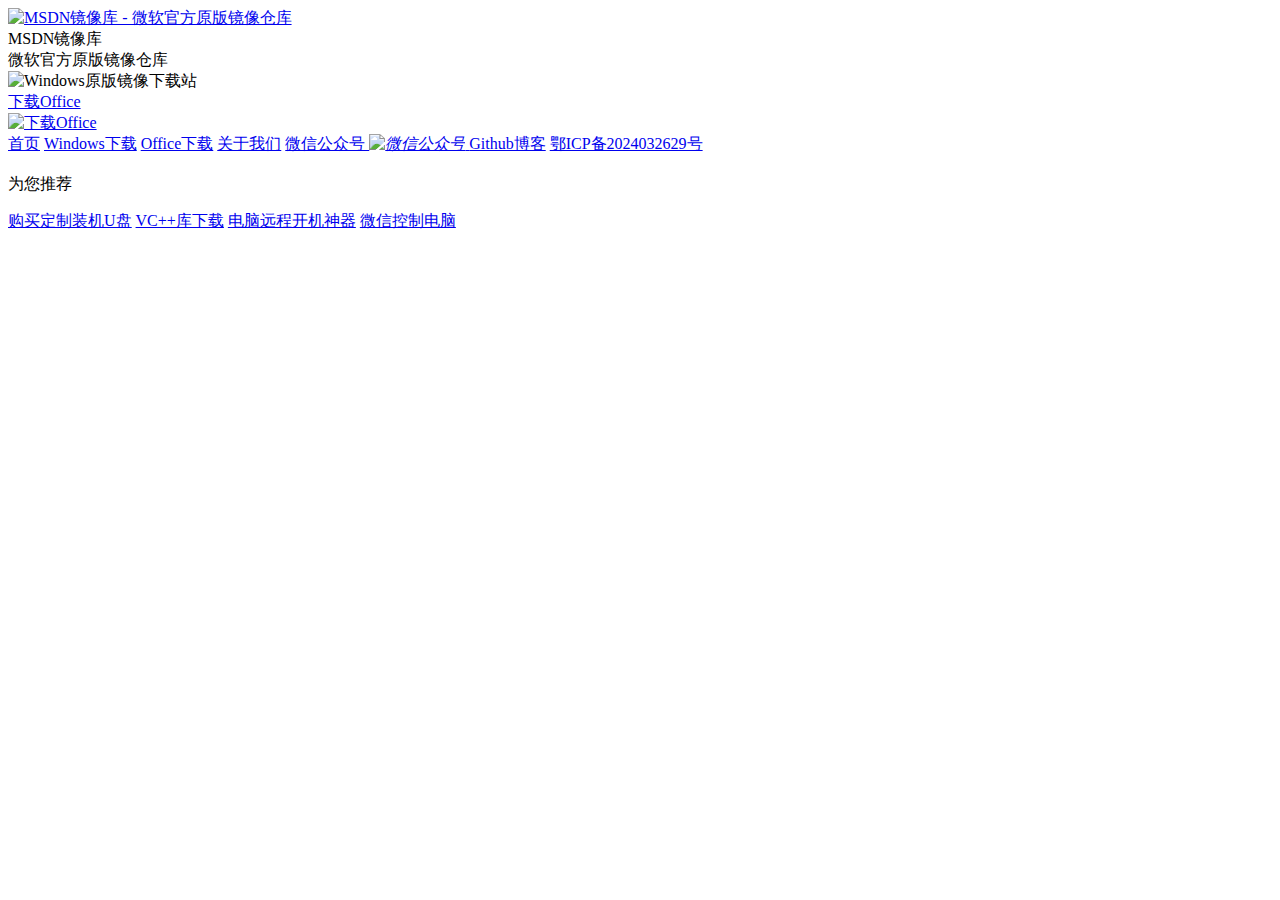
==== index.html @ 6973c189 "deploy: d0b3e7a60fbaf1974fecac5d69458a13fda0ec93" ====
<!DOCTYPE html>
<html>

<head>
    <title>MSDN镜像库 - 微软官方原版Windows/Office镜像文件下载(ISO/ESD/DMG)</title>
    <meta name="keywords" content="MSDN,系统库,镜像库,原版系统,原版windows,原版office,原版win11,原版win10,原版win7,原版win8,原版xp,原版server,原版lstc" />
    <meta name="description" content="MSDN镜像库为你提供MSDN官方原版镜像，原版win11，win10，win8/8.1，win7，win xp，win server，office全系列官方镜像下载与安装等服务" />
    <meta charset="utf-8" />
    <meta name="baidu-site-verification" content="codeva-cUJvaVrdPR" />
    <meta name=viewport content="width=device-width,initial-scale=1,maximum-scale=1,minimum-scale=1,user-scalable=no">
    <link rel="shortcut icon" href="https://cdn.jsdelivr.net/gh/lopins/msdn-images@main/docs/favicon.ico">
    <link rel="stylesheet" type="text/css" href="https://cdn.jsdelivr.net/gh/lopins/msdn-images@main/docs/css/base.css" />
    <link rel="stylesheet" type="text/css" href="https://cdn.jsdelivr.net/gh/lopins/msdn-images@main/docs/css/windows.css" />
    <link rel="stylesheet" type="text/css" href="https://cdn.jsdelivr.net/gh/lopins/msdn-images@main/docs/css/index.css" />
    <link rel="stylesheet" type="text/css" href="https://cdn.jsdelivr.net/gh/lopins/msdn-images@main/docs/css/menu.css" />
    <link rel="stylesheet" type="text/css" href="https://cdn.jsdelivr.net/gh/lopins/msdn-images@main/docs/css/re_main.css">
</head>

<body>
    <div class="header">
        <div class="logo">
            <a href="/">
                <img src="https://cdn.jsdelivr.net/gh/lopins/msdn-images@main/docs/images/logo2.png" alt="MSDN镜像库 - 微软官方原版镜像仓库"/>
            </a>
        </div>
        <div class="close_btn2">
            <div class="icon-left"></div>
            <div class="icon-right"></div>
        </div>
    </div>
    <div class="box" id="box">
        <div class="left">
            <div class="show_box">
                <div class="show_name">MSDN镜像库</div>
                <div class="show_desc">微软官方原版镜像仓库</div>

                <div class="show_img">
                    <img id="w_img" src="https://cdn.jsdelivr.net/gh/lopins/msdn-images@main/docs/images/default_windows.png" alt="Windows原版镜像下载站"/>
                </div>
                <div class="show_detail" id="home_desc">
                </div>
                <!--            <div style="clear:both; padding-top:15px; text-align:center; color: #ffffff"><a-->
                <!--                    href="http://beian.miit.gov.cn/"-->
                <!--                    style="color: #ffffff">粤ICP备18149045号</a></div>-->
            </div>
        </div>
        <div class="right">
            <div class="office_btn">
                <a href="office.html" class="function_btn to_office">
                    <div>下载Office</div><img class="down_icon" src="https://cdn.jsdelivr.net/gh/lopins/msdn-images@main/docs/images/ic_download.svg" alt="下载Office">
                </a>
            </div>
            <div class="version_box version_content">
                <!--            <div class="form_group">-->
                <!--                <p>请选择系统：<a href="javascript:void(0)" class="tip">?<i style="display: none;">请选择你所需要的Windows</i></a></p>-->
                <!--            </div>-->
                <!--            <div id="windows" class="form_group"></div>-->
                <!--            <div class="form_group">-->
                <!--                <p>请选择版本：<a href="javascript:void(0)" class="tip">?<i>请选择你选择的Windows的版本</i></a></p>-->
                <!--            </div>-->
                <!--            <div id="vision" class="form_group"></div>-->
                <!--                        <div class="form_group">-->
                <!--                            <p>请选择位数：<a href="javascript:void(0)" class="tip">?<i>请选择x86或x64位Windows</i></a></p>-->
                <!--                        </div>-->
                <!--            <div id="bit" class="form_group"></div>-->

            </div>
            <div class="index_footer">
                <div>
                    <a href="index.html">首页</a>
                    <a href="windows.html">Windows下载</a>
                    <a href="office.html">Office下载</a>
                    <a href="about.html">关于我们</a>
                    <a href="javascript:void(0)" class="tip">微信公众号
                        <i>
                            <img style="width: 200px; height: 200px" src="https://api.qrserver.com/v1/create-qr-code/?size=150×150&data=https://u.wechat.com/MNc8vfMgE0m7Ug732Un4kGA?s=2" alt="微信公众号"/>
                        </i>
                    </a>
                    <a href="https://lopins.github.io/" rel="external">Github博客</a>
                    <a href="https://beian.miit.gov.cn/" rel="external nofollow">鄂ICP备2024032629号</a>
                </div>
            </div>
        </div>
    </div>

    <div class="dialog" id="dialog">
        <div class="area">
            <h3 class="title" id="dialog_title"></h3>
            <p class="code" id="dialog_code"></p>
            <a class="pl_more off" id="dialog_btn"></a>
            <p class="recommend">为您推荐</p>
            <div class="dialog-ad">
                <a href="#" target="_blank" class="function_btn dialog-target">购买定制装机U盘</a>
                <a href="#" target="_blank" class="function_btn dialog-target">VC++库下载</a>
                <a href="#" target="_blank" class="function_btn dialog-target">电脑远程开机神器</a>
                <a href="#" target="_blank" class="function_btn dialog-target">微信控制电脑</a>
            </div>
        </div>
        <div class="bg"></div>
    </div>

    <div class="content_box" style="display: none;">
        <div class="download_content">
            <div class="left">
                <div class="show_box">
                    <div class="show_name">MSDN镜像库</div>
                    <div class="show_desc">微软官方原版镜像仓库</div>
                    <div class="show_img" id="img">
                        <img id="d_img" src="https://cdn.jsdelivr.net/gh/lopins/msdn-images@main/docs/images/win10.png" />
                    </div>
                    <div class="show_detail" id="desc">
                    </div>
                </div>
            </div>
            <div class="right">
                <div class="office_btn">
                    <!--                <div class="function_btn to_office"><div>下载Office</div><img class="down_icon" src="https://cdn.jsdelivr.net/gh/lopins/msdn-images@main/docs/images/ic_download.svg"></img></div>-->
                </div>
                <div class="version_box">
                    <div class="choose">
                        <!--                    <input type="text" id="system_url" name="add_url" value=""/>-->
                        <!--                    <input type="text" id="vision_url" name="add_url" value=""/>-->
                        <!--                    <input type="text" id="bit_url" name="add_url" value=""/>-->
                        <ul id="edit_view"></ul>
                        <!--                    <input type="text" id="edit_btn" class="edit_btn" value="修改"/>-->
                        <input type="hidden" id="local_url" name="local_url" value="" />
                    </div>
                    <div class="tip_title">
                        <div class="download_title">一切为你准备就绪！</div>
                        <p>下载地址</p>
                    </div>

                    <div id="area_url" class="down_btn"></div>
                    <!-- 底部广告 -->
                    <!-- <div class="course_btn">
                        <a href="list.html" target="_blank" id="jc_url">安装教程<img src="https://cdn.jsdelivr.net/gh/lopins/msdn-images@main/docs/images/download_right.png"></a>
                        <a href="soft.html">软件推荐<img src="https://cdn.jsdelivr.net/gh/lopins/msdn-images@main/docs/images/download_right.png"></a>
                        <a href="javascript:void(0)" class="tip">更新推送<img src="https://cdn.jsdelivr.net/gh/lopins/msdn-images@main/docs/images/download_right.png">
                            <i style="top: -205px;width: unset;left: -80px;">
                                <img style="width: 200px; height: 200px" src="https://api.qrserver.com/v1/create-qr-code/?size=150×150&data=https://u.wechat.com/MNc8vfMgE0m7Ug732Un4kGA?s=2" />
                            </i>
                        </a>
                        <a href="https://hipc.cn/?ku" target="_blank">微信控制电脑<img src="https://cdn.jsdelivr.net/gh/lopins/msdn-images@main/docs/images/download_right.png"></a>
                        <a href="https://docs.hipc.cn/kaijika.html?ku" target="_blank">电脑远程开机<img
                                src="https://cdn.jsdelivr.net/gh/lopins/msdn-images@main/docs/images/download_right.png"></a>
                        <a href="https://www.haipc.cn/?ku" target="_blank">一个超好看的主页<img
                                src="https://cdn.jsdelivr.net/gh/lopins/msdn-images@main/docs/images/download_right.png"></a>
                    </div> -->
                </div>
            </div>

            <span class="clear"></span>
        </div>
    </div>
    <!--弹出区域 -->
    <!-- <div class="menu_area">
        <div class="header">
            <div class="logo">
                <a href="/">
                    <img src="https://cdn.jsdelivr.net/gh/lopins/msdn-images@main/docs/images/logo1.png" />
                </a>
            </div>
            <div class="close_btn open">
                <div class="icon-left"></div>
                <div class="icon-right"></div>
            </div>
        </div>
        <div class="box">
            <div class="content">
                <script type="text/javascript" src="https://cdn.jsdelivr.net/gh/lopins/msdn-images@main/docs/js/foot_txt.js"></script>
            </div>
        </div>
    </div> -->
    <script type="text/javascript" src="https://cdn.bootcdn.net/ajax/libs/jquery/2.2.4/jquery.min.js"></script>
    <script type="text/javascript" src="https://cdn.jsdelivr.net/gh/lopins/msdn-images@main/docs/js/common.js"></script>
    <script>
        getMinChildrenNodes('https://cdn.jsdelivr.net/gh/lopins/msdn-images/docs/data/windows.json');
    </script>
</body>

</html>
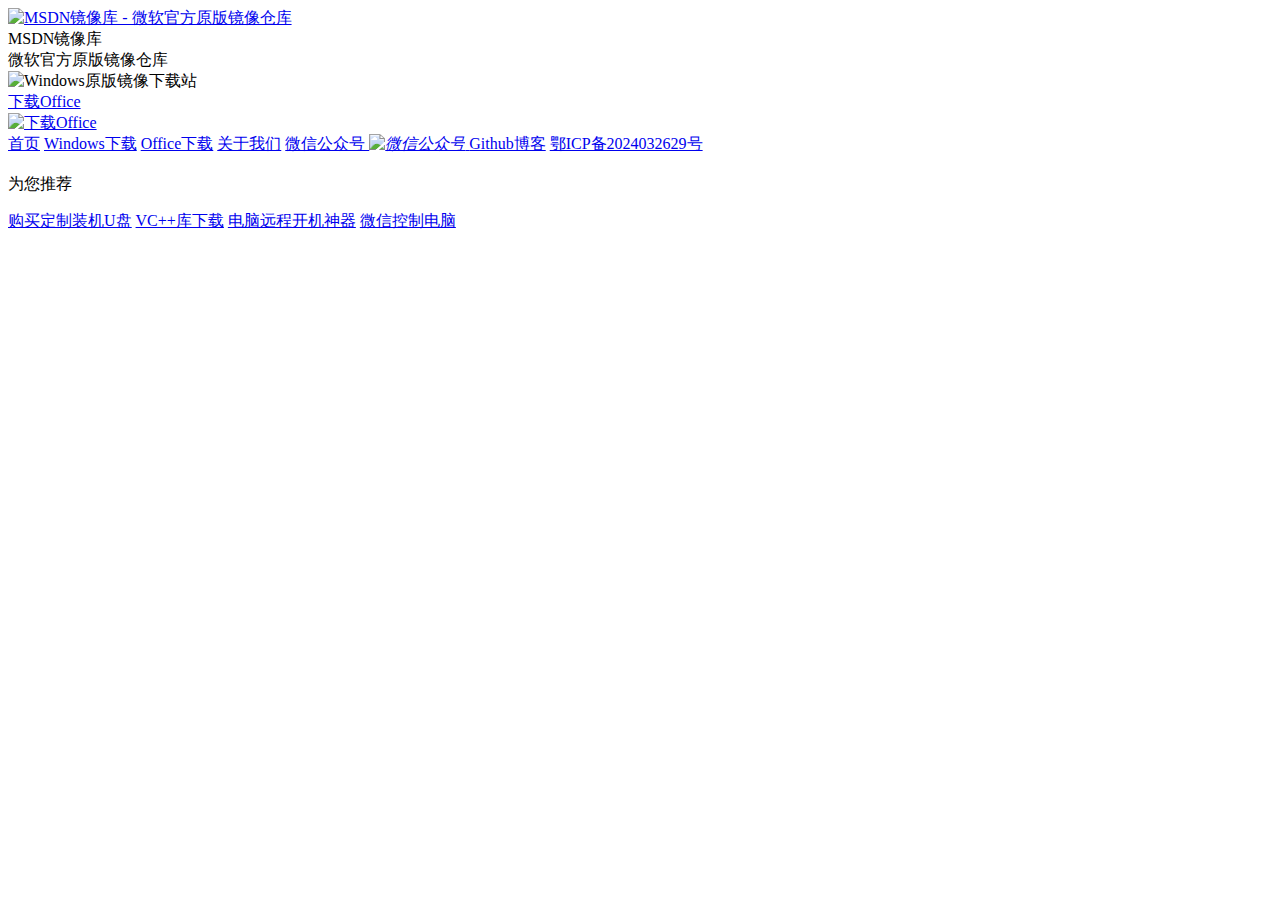
==== commit 6679782f: "deploy: 812e4804863677a68142a7de3b88cfaf226d0f48" ====
--- a/index.html
+++ b/index.html
@@ -173,9 +173,6 @@
     </div> -->
     <script type="text/javascript" src="https://cdn.bootcdn.net/ajax/libs/jquery/2.2.4/jquery.min.js"></script>
     <script type="text/javascript" src="https://cdn.jsdelivr.net/gh/lopins/msdn-images@main/docs/js/common.js"></script>
-    <script>
-        getMinChildrenNodes('https://cdn.jsdelivr.net/gh/lopins/msdn-images/docs/data/windows.json');
-    </script>
 </body>
 
 </html>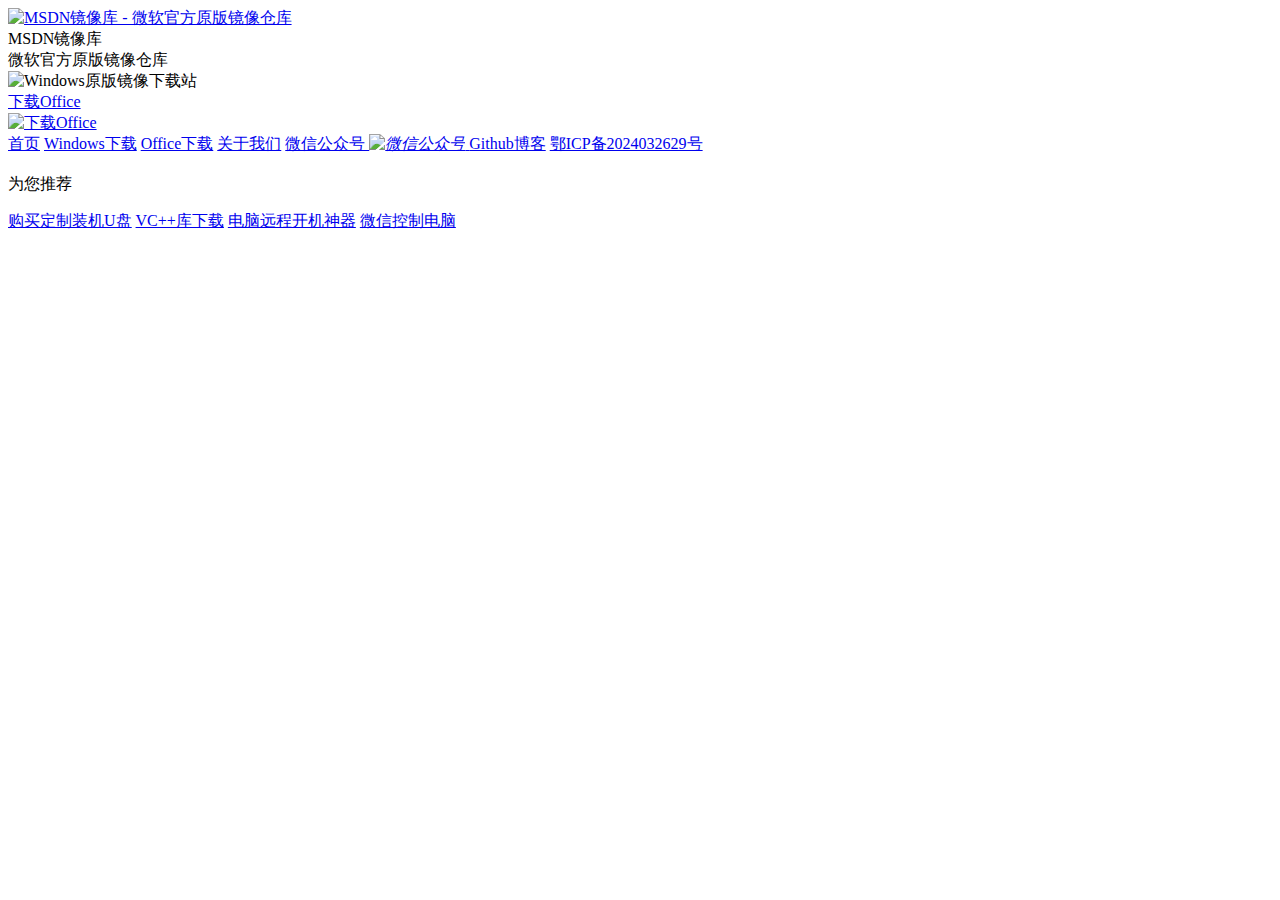
==== commit 8811750d: "deploy: 527c27fe5c07b6d15f7edca057664def94b45f49" ====
--- a/index.html
+++ b/index.html
@@ -9,11 +9,12 @@
     <meta name="baidu-site-verification" content="codeva-cUJvaVrdPR" />
     <meta name=viewport content="width=device-width,initial-scale=1,maximum-scale=1,minimum-scale=1,user-scalable=no">
     <link rel="shortcut icon" href="https://cdn.jsdelivr.net/gh/lopins/msdn-images@main/docs/favicon.ico">
-    <link rel="stylesheet" type="text/css" href="https://cdn.jsdelivr.net/gh/lopins/msdn-images@main/docs/css/base.css" />
+    <!-- <link rel="stylesheet" type="text/css" href="https://cdn.jsdelivr.net/gh/lopins/msdn-images@main/docs/css/base.css" />
+    <link rel="stylesheet" type="text/css" href="https://cdn.jsdelivr.net/gh/lopins/msdn-images@main/docs/css/index.css" />
+    <link rel="stylesheet" type="text/css" href="https://cdn.jsdelivr.net/gh/lopins/msdn-images@main/docs/css/menu.css" /> 
+    <link rel="stylesheet" type="text/css" href="https://cdn.jsdelivr.net/gh/lopins/msdn-images@main/docs/css/re_main.css"> -->
+    <link rel="stylesheet" type="text/css" href="https://cdn.jsdelivr.net/gh/lopins/msdn-images@main/docs/css/images.css" />
     <link rel="stylesheet" type="text/css" href="https://cdn.jsdelivr.net/gh/lopins/msdn-images@main/docs/css/windows.css" />
-    <link rel="stylesheet" type="text/css" href="https://cdn.jsdelivr.net/gh/lopins/msdn-images@main/docs/css/index.css" />
-    <link rel="stylesheet" type="text/css" href="https://cdn.jsdelivr.net/gh/lopins/msdn-images@main/docs/css/menu.css" />
-    <link rel="stylesheet" type="text/css" href="https://cdn.jsdelivr.net/gh/lopins/msdn-images@main/docs/css/re_main.css">
 </head>
 
 <body>
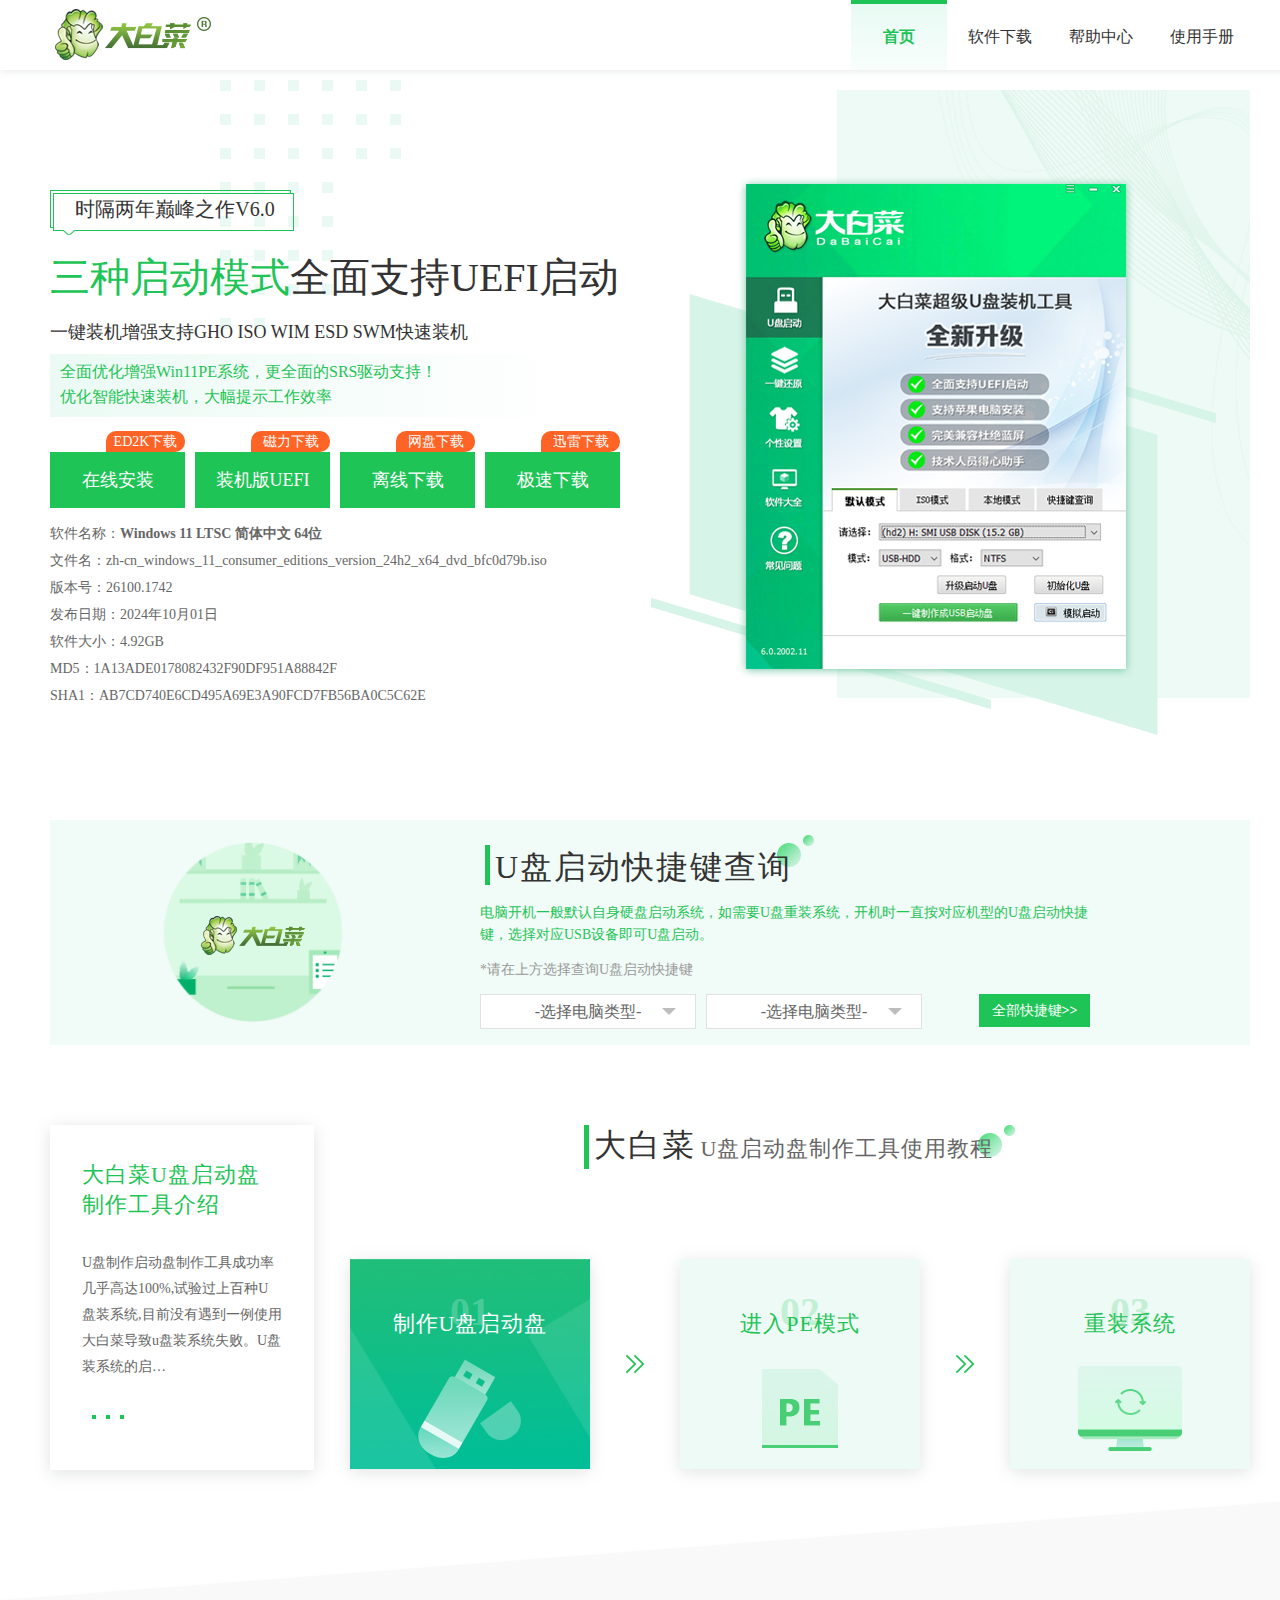
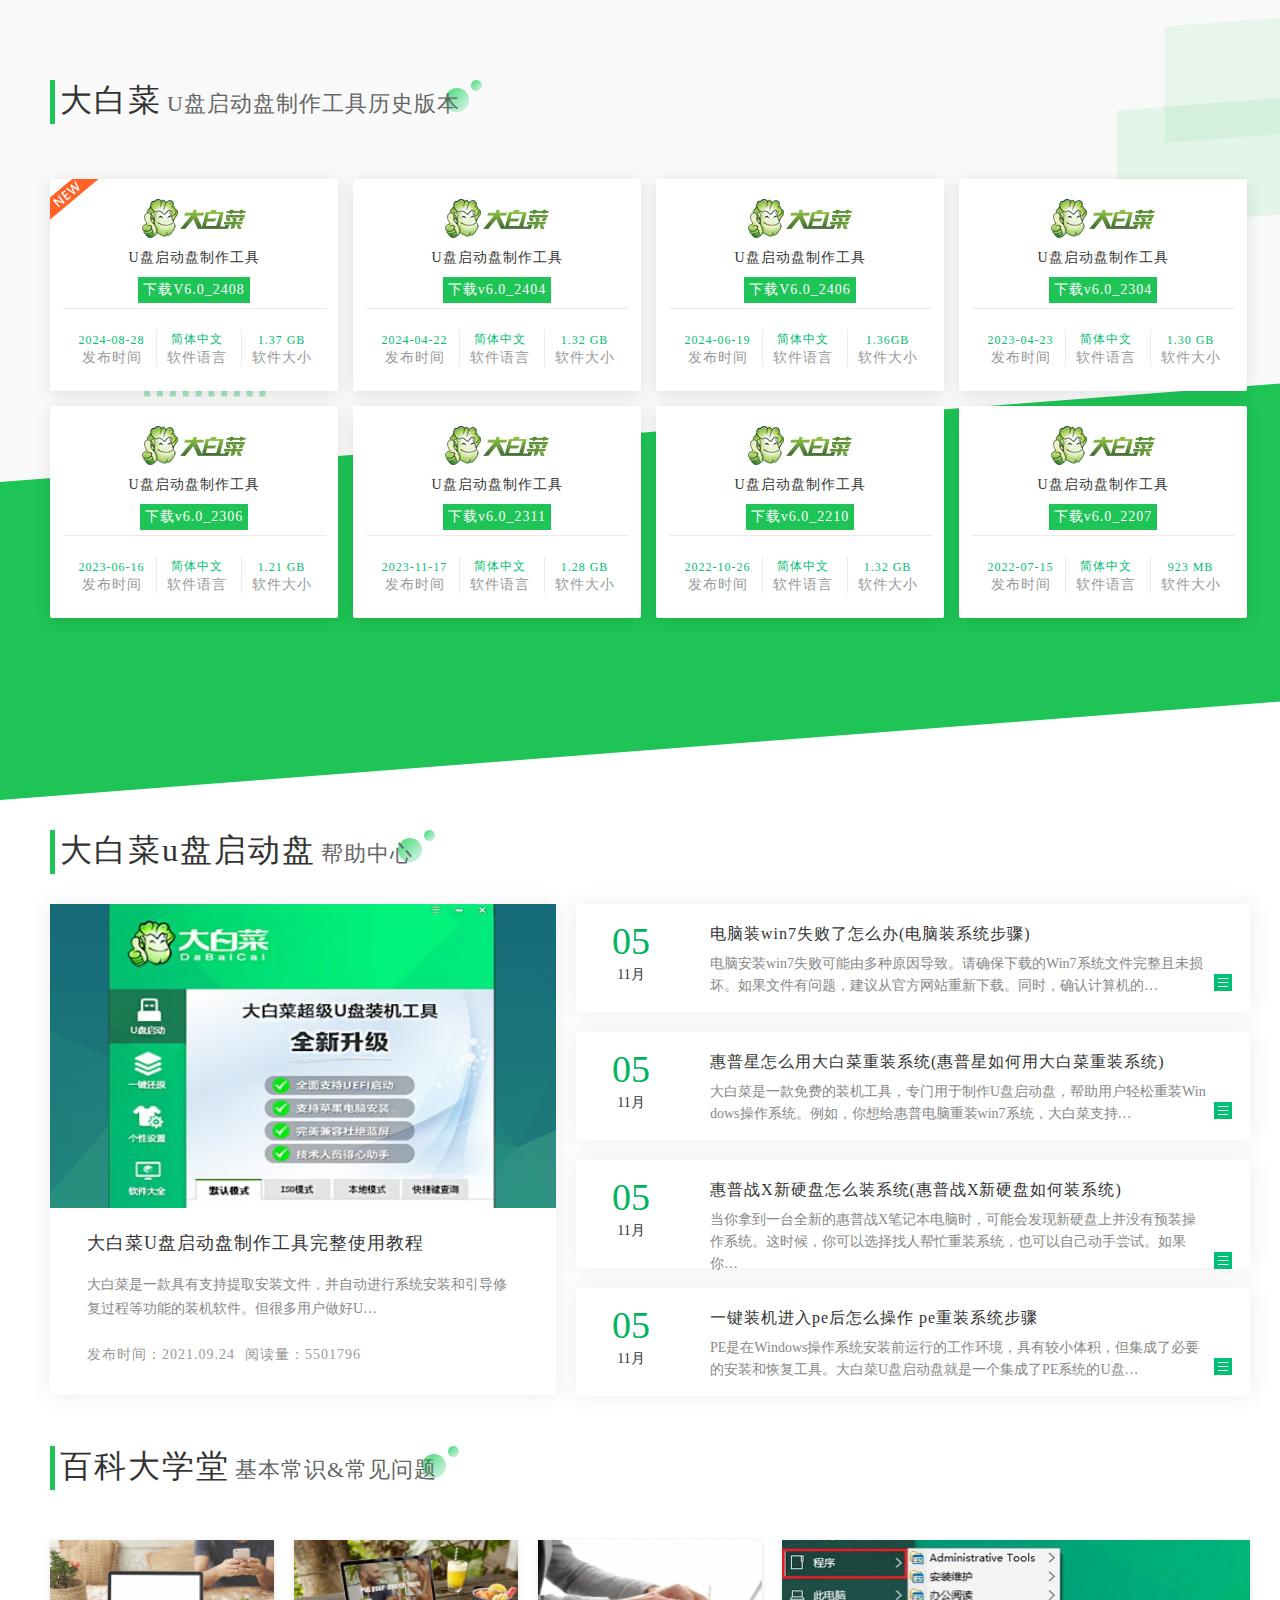
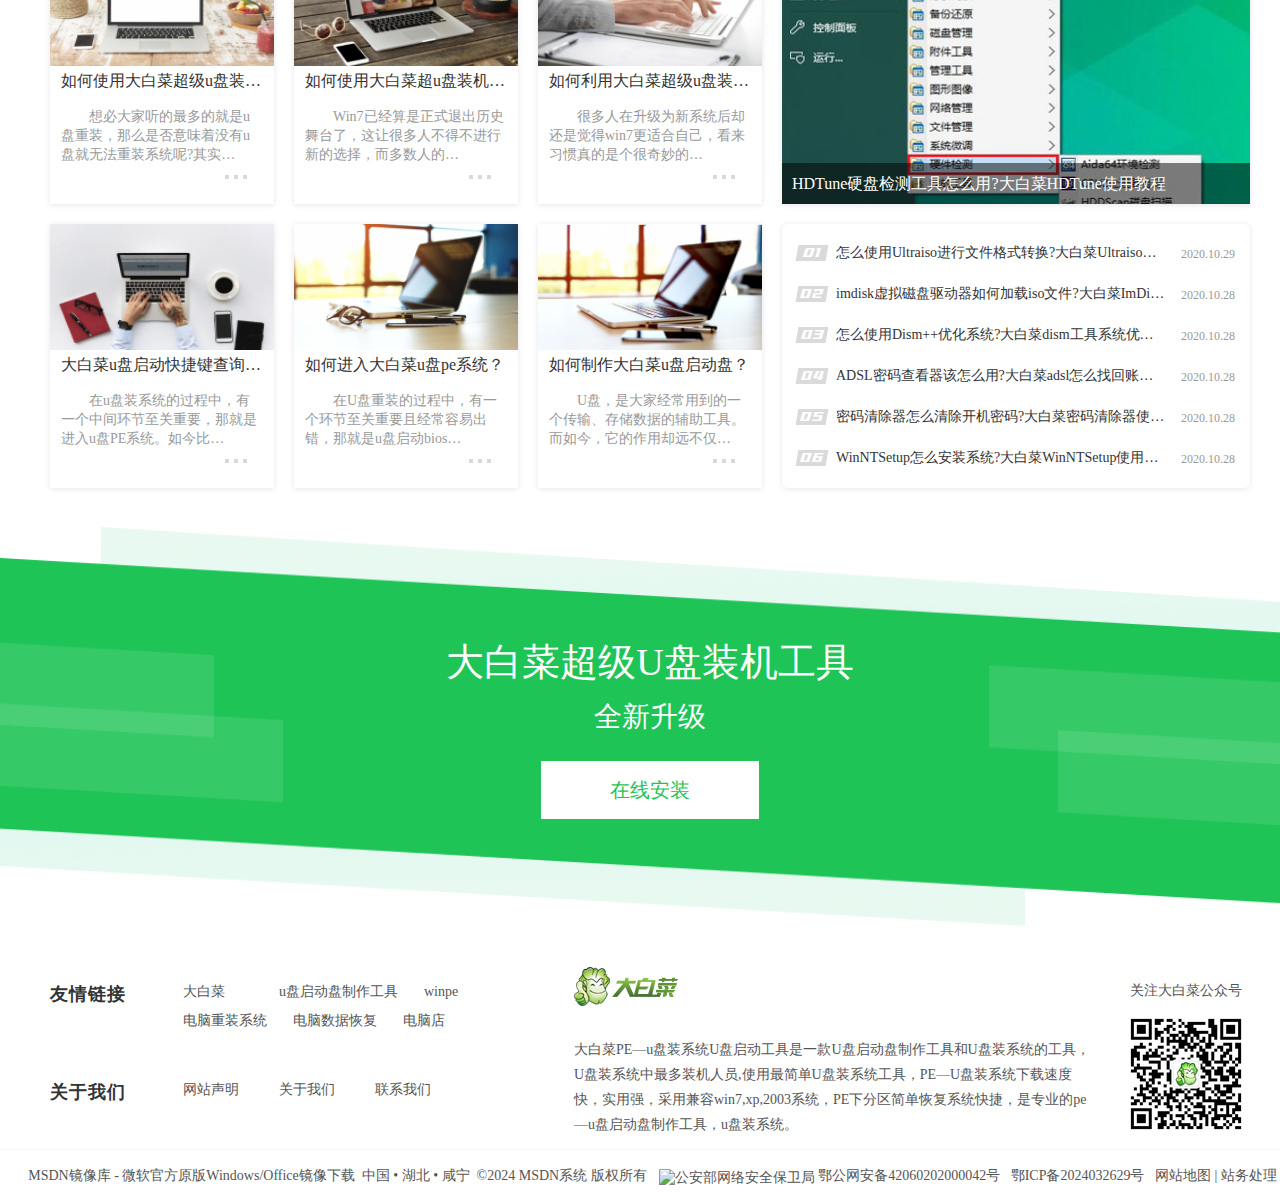
==== commit 59e9011e: "deploy: f1fc19b3b19cbf4ccd3483d6b3fe4a63d3b37223" ====
--- a/index.html
+++ b/index.html
@@ -2,178 +2,639 @@
 <html>
 
 <head>
-    <title>MSDN镜像库 - 微软官方原版Windows/Office镜像文件下载(ISO/ESD/DMG)</title>
+	<meta charset="utf-8" />
+	<title>MSDN镜像库 - 微软官方原版Windows/Office镜像下载</title>
     <meta name="keywords" content="MSDN,系统库,镜像库,原版系统,原版windows,原版office,原版win11,原版win10,原版win7,原版win8,原版xp,原版server,原版lstc" />
-    <meta name="description" content="MSDN镜像库为你提供MSDN官方原版镜像，原版win11，win10，win8/8.1，win7，win xp，win server，office全系列官方镜像下载与安装等服务" />
-    <meta charset="utf-8" />
-    <meta name="baidu-site-verification" content="codeva-cUJvaVrdPR" />
-    <meta name=viewport content="width=device-width,initial-scale=1,maximum-scale=1,minimum-scale=1,user-scalable=no">
-    <link rel="shortcut icon" href="https://cdn.jsdelivr.net/gh/lopins/msdn-images@main/docs/favicon.ico">
-    <!-- <link rel="stylesheet" type="text/css" href="https://cdn.jsdelivr.net/gh/lopins/msdn-images@main/docs/css/base.css" />
-    <link rel="stylesheet" type="text/css" href="https://cdn.jsdelivr.net/gh/lopins/msdn-images@main/docs/css/index.css" />
-    <link rel="stylesheet" type="text/css" href="https://cdn.jsdelivr.net/gh/lopins/msdn-images@main/docs/css/menu.css" /> 
-    <link rel="stylesheet" type="text/css" href="https://cdn.jsdelivr.net/gh/lopins/msdn-images@main/docs/css/re_main.css"> -->
-    <link rel="stylesheet" type="text/css" href="https://cdn.jsdelivr.net/gh/lopins/msdn-images@main/docs/css/images.css" />
-    <link rel="stylesheet" type="text/css" href="https://cdn.jsdelivr.net/gh/lopins/msdn-images@main/docs/css/windows.css" />
+    <meta name="description" content="MSDN镜像库为你提供MSDN官方原版镜像，原版win11，win10，win8/8.1，win7，win xp，win server，office全系列官方镜像下载与安装等服务。" />
+    <link rel="shortcut icon" href="/favicon.ico" type="image/icon" />
+	<link href="assets/css/global.css" rel="stylesheet" type="text/css" />
+	<link href="assets/css/other.css" rel="stylesheet" type="text/css" />
+	<meta name="applicable-device" content="pc">
+	<!--<meta http-equiv="Cache-Control" content="no-transform"/>
+    <meta http-equiv="Cache-Control" content="no-siteapp"/>-->
+	<link href="assets/css/index.css" rel="stylesheet" type="text/css" />
 </head>
 
 <body>
-    <div class="header">
-        <div class="logo">
-            <a href="/">
-                <img src="https://cdn.jsdelivr.net/gh/lopins/msdn-images@main/docs/images/logo2.png" alt="MSDN镜像库 - 微软官方原版镜像仓库"/>
-            </a>
-        </div>
-        <div class="close_btn2">
-            <div class="icon-left"></div>
-            <div class="icon-right"></div>
-        </div>
-    </div>
-    <div class="box" id="box">
-        <div class="left">
-            <div class="show_box">
-                <div class="show_name">MSDN镜像库</div>
-                <div class="show_desc">微软官方原版镜像仓库</div>
-
-                <div class="show_img">
-                    <img id="w_img" src="https://cdn.jsdelivr.net/gh/lopins/msdn-images@main/docs/images/default_windows.png" alt="Windows原版镜像下载站"/>
-                </div>
-                <div class="show_detail" id="home_desc">
-                </div>
-                <!--            <div style="clear:both; padding-top:15px; text-align:center; color: #ffffff"><a-->
-                <!--                    href="http://beian.miit.gov.cn/"-->
-                <!--                    style="color: #ffffff">粤ICP备18149045号</a></div>-->
-            </div>
-        </div>
-        <div class="right">
-            <div class="office_btn">
-                <a href="office.html" class="function_btn to_office">
-                    <div>下载Office</div><img class="down_icon" src="https://cdn.jsdelivr.net/gh/lopins/msdn-images@main/docs/images/ic_download.svg" alt="下载Office">
-                </a>
-            </div>
-            <div class="version_box version_content">
-                <!--            <div class="form_group">-->
-                <!--                <p>请选择系统：<a href="javascript:void(0)" class="tip">?<i style="display: none;">请选择你所需要的Windows</i></a></p>-->
-                <!--            </div>-->
-                <!--            <div id="windows" class="form_group"></div>-->
-                <!--            <div class="form_group">-->
-                <!--                <p>请选择版本：<a href="javascript:void(0)" class="tip">?<i>请选择你选择的Windows的版本</i></a></p>-->
-                <!--            </div>-->
-                <!--            <div id="vision" class="form_group"></div>-->
-                <!--                        <div class="form_group">-->
-                <!--                            <p>请选择位数：<a href="javascript:void(0)" class="tip">?<i>请选择x86或x64位Windows</i></a></p>-->
-                <!--                        </div>-->
-                <!--            <div id="bit" class="form_group"></div>-->
-
-            </div>
-            <div class="index_footer">
-                <div>
-                    <a href="index.html">首页</a>
-                    <a href="windows.html">Windows下载</a>
-                    <a href="office.html">Office下载</a>
-                    <a href="about.html">关于我们</a>
-                    <a href="javascript:void(0)" class="tip">微信公众号
-                        <i>
-                            <img style="width: 200px; height: 200px" src="https://api.qrserver.com/v1/create-qr-code/?size=150×150&data=https://u.wechat.com/MNc8vfMgE0m7Ug732Un4kGA?s=2" alt="微信公众号"/>
-                        </i>
-                    </a>
-                    <a href="https://lopins.github.io/" rel="external">Github博客</a>
-                    <a href="https://beian.miit.gov.cn/" rel="external nofollow">鄂ICP备2024032629号</a>
-                </div>
-            </div>
-        </div>
-    </div>
-
-    <div class="dialog" id="dialog">
-        <div class="area">
-            <h3 class="title" id="dialog_title"></h3>
-            <p class="code" id="dialog_code"></p>
-            <a class="pl_more off" id="dialog_btn"></a>
-            <p class="recommend">为您推荐</p>
-            <div class="dialog-ad">
-                <a href="#" target="_blank" class="function_btn dialog-target">购买定制装机U盘</a>
-                <a href="#" target="_blank" class="function_btn dialog-target">VC++库下载</a>
-                <a href="#" target="_blank" class="function_btn dialog-target">电脑远程开机神器</a>
-                <a href="#" target="_blank" class="function_btn dialog-target">微信控制电脑</a>
-            </div>
-        </div>
-        <div class="bg"></div>
-    </div>
-
-    <div class="content_box" style="display: none;">
-        <div class="download_content">
-            <div class="left">
-                <div class="show_box">
-                    <div class="show_name">MSDN镜像库</div>
-                    <div class="show_desc">微软官方原版镜像仓库</div>
-                    <div class="show_img" id="img">
-                        <img id="d_img" src="https://cdn.jsdelivr.net/gh/lopins/msdn-images@main/docs/images/win10.png" />
-                    </div>
-                    <div class="show_detail" id="desc">
-                    </div>
-                </div>
-            </div>
-            <div class="right">
-                <div class="office_btn">
-                    <!--                <div class="function_btn to_office"><div>下载Office</div><img class="down_icon" src="https://cdn.jsdelivr.net/gh/lopins/msdn-images@main/docs/images/ic_download.svg"></img></div>-->
-                </div>
-                <div class="version_box">
-                    <div class="choose">
-                        <!--                    <input type="text" id="system_url" name="add_url" value=""/>-->
-                        <!--                    <input type="text" id="vision_url" name="add_url" value=""/>-->
-                        <!--                    <input type="text" id="bit_url" name="add_url" value=""/>-->
-                        <ul id="edit_view"></ul>
-                        <!--                    <input type="text" id="edit_btn" class="edit_btn" value="修改"/>-->
-                        <input type="hidden" id="local_url" name="local_url" value="" />
-                    </div>
-                    <div class="tip_title">
-                        <div class="download_title">一切为你准备就绪！</div>
-                        <p>下载地址</p>
-                    </div>
-
-                    <div id="area_url" class="down_btn"></div>
-                    <!-- 底部广告 -->
-                    <!-- <div class="course_btn">
-                        <a href="list.html" target="_blank" id="jc_url">安装教程<img src="https://cdn.jsdelivr.net/gh/lopins/msdn-images@main/docs/images/download_right.png"></a>
-                        <a href="soft.html">软件推荐<img src="https://cdn.jsdelivr.net/gh/lopins/msdn-images@main/docs/images/download_right.png"></a>
-                        <a href="javascript:void(0)" class="tip">更新推送<img src="https://cdn.jsdelivr.net/gh/lopins/msdn-images@main/docs/images/download_right.png">
-                            <i style="top: -205px;width: unset;left: -80px;">
-                                <img style="width: 200px; height: 200px" src="https://api.qrserver.com/v1/create-qr-code/?size=150×150&data=https://u.wechat.com/MNc8vfMgE0m7Ug732Un4kGA?s=2" />
-                            </i>
-                        </a>
-                        <a href="https://hipc.cn/?ku" target="_blank">微信控制电脑<img src="https://cdn.jsdelivr.net/gh/lopins/msdn-images@main/docs/images/download_right.png"></a>
-                        <a href="https://docs.hipc.cn/kaijika.html?ku" target="_blank">电脑远程开机<img
-                                src="https://cdn.jsdelivr.net/gh/lopins/msdn-images@main/docs/images/download_right.png"></a>
-                        <a href="https://www.haipc.cn/?ku" target="_blank">一个超好看的主页<img
-                                src="https://cdn.jsdelivr.net/gh/lopins/msdn-images@main/docs/images/download_right.png"></a>
-                    </div> -->
-                </div>
-            </div>
-
-            <span class="clear"></span>
-        </div>
-    </div>
-    <!--弹出区域 -->
-    <!-- <div class="menu_area">
-        <div class="header">
-            <div class="logo">
-                <a href="/">
-                    <img src="https://cdn.jsdelivr.net/gh/lopins/msdn-images@main/docs/images/logo1.png" />
-                </a>
-            </div>
-            <div class="close_btn open">
-                <div class="icon-left"></div>
-                <div class="icon-right"></div>
-            </div>
-        </div>
-        <div class="box">
-            <div class="content">
-                <script type="text/javascript" src="https://cdn.jsdelivr.net/gh/lopins/msdn-images@main/docs/js/foot_txt.js"></script>
-            </div>
-        </div>
-    </div> -->
-    <script type="text/javascript" src="https://cdn.bootcdn.net/ajax/libs/jquery/2.2.4/jquery.min.js"></script>
-    <script type="text/javascript" src="https://cdn.jsdelivr.net/gh/lopins/msdn-images@main/docs/js/common.js"></script>
+	<header class="header">
+		<div class="content flo">
+			<nav class="nav">
+				<a href="/">
+					<h1><img src="assets/picture/31c27e8468d798f1cc5966adbaf5509e.png" alt="大白菜官网"></h1>
+				</a>
+			</nav>
+			<nav class="flo nav">
+				<a href="/" class="action">首页</a>
+				<a href="/u.html" class="">软件下载</a>
+				<a href="/help.html" class="">帮助中心</a>
+				<a href="/manual.html" class="">使用手册</a>
+
+			</nav>
+		</div>
+	</header>
+
+
+	<!-- 首页横幅部分index-banner-->
+	<section class="index-banner ">
+		<div class="index-banner-div content flo">
+			<div class="index-banner-font">
+				<!--	头部banner文字		-->
+				<div class="index-banner-font-div1"><span>时隔两年巅峰之作V6.0</span></div>
+				<p class="index-banner-font-p2"><span>三种启动模式</span>全面支持UEFI启动</p>
+				<p class="index-banner-font-p3">一键装机增强支持GHO ISO WIM ESD SWM快速装机</p>
+				<div class="index-banner-font-div4">
+					<p>全面优化增强Win11PE系统，更全面的SRS驱动支持！</p>
+					<p>优化智能快速装机，大幅提示工作效率</p>
+				</div>
+				<div class="index-banner-font-div5 flo">
+					<div>
+						<span>ED2K下载</span>
+						<a href="ed2k://|file|zh-cn_windows_11_consumer_editions_version_24h2_x64_dvd_bfc0d79b.iso|5829044224|EF683BDE621E6BC2A96AB2ACEC626620|/" rel="external nofollow"
+							target="_blank" class="custom-down" data-tag="now">在线安装</a>
+					</div>
+					<div>
+						<span>磁力下载</span>
+						<a href="magnet:?xt=urn:btih:2fc6fc24f7d56d1def32ae0334d2df0cd3b855ea&dn=zh-cn_windows_11_consumer_editions_version_24h2_x64_dvd_bfc0d79b.iso&xl=5829044224" rel="external nofollow"
+							target="_blank" class="custom-down" data-tag="now">装机版UEFI</a>
+					</div>
+					<div>
+						<span>网盘下载</span>
+						<a href="https://pan.baidu.com/s/1WPA8g0g6JmgeGcSHk4pWnw?pwd=msdn" rel="external nofollow"
+							target="_blank" class="custom-down" data-tag="now">离线下载</a>
+					</div>
+					<div>
+						<span>迅雷下载</span>
+						<a href="ed2k://|file|zh-cn_windows_11_consumer_editions_version_24h2_x64_dvd_bfc0d79b.iso|5829044224|EF683BDE621E6BC2A96AB2ACEC626620|/" rel="external nofollow"
+							target="_blank" class="custom-down" data-tag="now">极速下载</a>
+					</div>
+				</div>
+				<!-- <div class="index-banner-font-div6 flo">
+					<a href="https://downwz.dabaicai.com:98/DaBaiCai_ud_v6.0_2406.zip" rel="nofollow" target="_blank"
+						class="custom-down" data-tag="other" data-local="0"><img
+							src="assets/picture/banner_download.png" alt="">华东下载</a>
+					<a href="https://downwz.dabaicai.com:98/DaBaiCai_ud_v6.0_2406.zip" rel="nofollow" target="_blank"
+						class="custom-down" data-tag="other" data-local="0"><img
+							src="assets/picture/banner_download.png" alt="">华中下载</a>
+					<a href="https://downwz.dabaicai.com:98/DaBaiCai_ud_v6.0_2406.zip" rel="nofollow" target="_blank"
+						class="custom-down" data-tag="other" data-local="0"><img
+							src="assets/picture/banner_download.png" alt="">华南下载</a>
+				</div> -->
+				<p class="index-banner-font-p7">软件名称：<b>Windows 11 LTSC 简体中文 64位</b></p>
+				<p class="index-banner-font-p7">文件名：zh-cn_windows_11_consumer_editions_version_24h2_x64_dvd_bfc0d79b.iso</p>
+				<p class="index-banner-font-p7">版本号：26100.1742</p>
+				<p class="index-banner-font-p7">发布日期：2024年10月01日</p>
+				<p class="index-banner-font-p7">软件大小：4.92GB</p>
+				<p class="index-banner-font-p7">MD5：1A13ADE0178082432F90DF951A88842F</p>
+				<p class="index-banner-font-p7">SHA1：AB7CD740E6CD495A69E3A90FCD7FB56BA0C5C62E</p>
+			</div>
+			<div class="index-banner-img"></div>
+		</div>
+	</section>
+
+	<!-- 快捷键查询index-shortcuts-->
+	<section class="index-shortcuts content flo" style="height: 225px;">
+		<div class="index-shortcuts-div1">
+			<img src="assets/picture/home_img.png">
+			<span class="shortcuts-div1-span" style="font-family: PlayfairDisplay-Italic-6;">
+				<img src="assets/picture/logo1.png" style="width: auto;height: auto;margin-top: 10px;">
+			</span>
+		</div>
+		<div class="index-shortcuts-div2">
+			<p class="index-main-top1"><i></i>U盘启动快捷键查询</p>
+			<p class="shortcuts-div2-p">电脑开机一般默认自身硬盘启动系统，如需要U盘重装系统，开机时一直按对应机型的U盘启动快捷键，选择对应USB设备即可U盘启动。</p>
+			<p class="shortcuts-div2-p1">*请在上方选择查询U盘启动快捷键</p>
+			<div class="quickly-find">
+				<div class="hotkey clearfix flo">
+					<div class="select" data-name="type">
+						<span class="select-value"><span>-选择电脑类型-</span></span>
+						<i class="icon down"></i>
+						<div class="select-list select-list1">
+							<ul>
+								<li class="disabled">选择电脑类型</li>
+								<li data-value="laptop">品牌笔记本</li>
+								<li data-value="pc">品牌台式</li>
+								<li data-value="board">组装台式</li>
+							</ul>
+							<div class="hotkey-div"></div>
+						</div>
+					</div>
+					<div class="select" data-name="brand">
+						<span class="select-value"><span>-选择电脑类型-</span></span>
+						<i class="icon down"></i>
+						<div class="select-list select-list2">
+							<ul></ul>
+							<div class="hotkey-div"></div>
+						</div>
+					</div>
+					<!-- <span class="key-value" id="keyValue">*请在上方选择查询U盘启动快捷键</span> -->
+					<a href="shortcuts.html">全部快捷键<i>>></i></a>
+				</div>
+			</div>
+		</div>
+	</section>
+
+	<!-- U盘装系统-使用教程index-tutorial -->
+	<section class="index-tutorial content">
+		<div class="index-tutorial-left">
+			<span>大白菜U盘启动盘</span>
+			<span>制作工具介绍</span>
+			<p class="index-tutorial-sldiv" title="大白菜U盘启动盘制作工具做到人人都会U盘装系统">
+				U盘制作启动盘制作工具成功率几乎高达100%,试验过上百种U盘装系统,目前没有遇到一例使用大白菜导致u盘装系统失败。
+				U盘装系统的启动文件,是大白菜小组精心优化的系统,启动PE系统,是经过反复研究最终形成了真正万能u盘装系统!</p>
+			<p><span></span><span></span><span></span></p>
+		</div>
+		<div class="index-tutorial-right flo">
+			<p class="index-main-top"><span>大白菜</span>U盘启动盘制作工具使用教程</p>
+			<div class="flo">
+				<a href="/booklet.html" class="tutorial-up index-tutorial-right-hover">
+					<span>01</span>
+					<p>制作U盘启动盘</p>
+					<div class="index-tutorial-right-div1"></div>
+				</a>
+				<span><img src="assets/picture/next_step.png" alt=""></span>
+				<a href="/booklet.html" class="tutorial-pe">
+					<span>02</span>
+					<p>进入PE模式</p>
+					<div class="index-tutorial-right-div2"></div>
+				</a>
+				<span><img src="assets/picture/next_step.png" alt=""></span>
+				<a href="/booklet.html" class="tutorial-cz">
+					<span>03</span>
+					<p>重装系统</p>
+					<div class="index-tutorial-right-div3"></div>
+				</a>
+			</div>
+		</div>
+	</section>
+
+	<!-- U盘装系统-历史版本index-history -->
+	<section class="index-history">
+		<div class="index-history-main content">
+			<p class="index-main-top"><span>大白菜</span>U盘启动盘制作工具历史版本</p>
+			<div class="index-history-main-div flo">
+				<div>
+					<span class="history-main-span"><img src="assets/picture/new.png" alt=""></span>
+					<img src="assets/picture/logo1.png" alt="">
+					<p>U盘启动盘制作工具</p>
+					<a href="down_1691.html">下载V6.0_2408</a>
+					<div class="history-main-div">
+						<div>
+							<span>2024-08-28</span>
+							<span>发布时间</span>
+						</div>
+						<div>
+							<span>简体中文</span>
+							<span>软件语言</span>
+						</div>
+						<div>
+							<span>1.37 GB</span>
+							<span>软件大小</span>
+						</div>
+					</div>
+				</div>
+				<div>
+					<img src="assets/picture/logo1.png" alt="">
+					<p>U盘启动盘制作工具</p>
+					<a href="down_1689.html">下载v6.0_2404</a>
+					<div class="history-main-div">
+						<div>
+							<span>2024-04-22</span>
+							<span>发布时间</span>
+						</div>
+						<div>
+							<span>简体中文</span>
+							<span>软件语言</span>
+						</div>
+						<div>
+							<span>1.32 GB</span>
+							<span>软件大小</span>
+						</div>
+					</div>
+				</div>
+				<div>
+					<img src="assets/picture/logo1.png" alt="">
+					<p>U盘启动盘制作工具</p>
+					<a href="down_1690.html">下载V6.0_2406</a>
+					<div class="history-main-div">
+						<div>
+							<span>2024-06-19</span>
+							<span>发布时间</span>
+						</div>
+						<div>
+							<span>简体中文</span>
+							<span>软件语言</span>
+						</div>
+						<div>
+							<span>1.36GB</span>
+							<span>软件大小</span>
+						</div>
+					</div>
+				</div>
+				<div>
+					<img src="assets/picture/logo1.png" alt="">
+					<p>U盘启动盘制作工具</p>
+					<a href="down_1685.html">下载v6.0_2304</a>
+					<div class="history-main-div">
+						<div>
+							<span>2023-04-23</span>
+							<span>发布时间</span>
+						</div>
+						<div>
+							<span>简体中文</span>
+							<span>软件语言</span>
+						</div>
+						<div>
+							<span>1.30 GB</span>
+							<span>软件大小</span>
+						</div>
+					</div>
+				</div>
+				<div>
+					<img src="assets/picture/logo1.png" alt="">
+					<p>U盘启动盘制作工具</p>
+					<a href="down_1686.html">下载v6.0_2306</a>
+					<div class="history-main-div">
+						<div>
+							<span>2023-06-16</span>
+							<span>发布时间</span>
+						</div>
+						<div>
+							<span>简体中文</span>
+							<span>软件语言</span>
+						</div>
+						<div>
+							<span> 1.21 GB</span>
+							<span>软件大小</span>
+						</div>
+					</div>
+				</div>
+				<div>
+					<img src="assets/picture/logo1.png" alt="">
+					<p>U盘启动盘制作工具</p>
+					<a href="down_1688.html">下载v6.0_2311</a>
+					<div class="history-main-div">
+						<div>
+							<span>2023-11-17</span>
+							<span>发布时间</span>
+						</div>
+						<div>
+							<span>简体中文</span>
+							<span>软件语言</span>
+						</div>
+						<div>
+							<span>1.28 GB</span>
+							<span>软件大小</span>
+						</div>
+					</div>
+				</div>
+				<div>
+					<img src="assets/picture/logo1.png" alt="">
+					<p>U盘启动盘制作工具</p>
+					<a href="down_1683.html">下载v6.0_2210</a>
+					<div class="history-main-div">
+						<div>
+							<span>2022-10-26</span>
+							<span>发布时间</span>
+						</div>
+						<div>
+							<span>简体中文</span>
+							<span>软件语言</span>
+						</div>
+						<div>
+							<span>1.32 GB</span>
+							<span>软件大小</span>
+						</div>
+					</div>
+				</div>
+				<div>
+					<img src="assets/picture/logo1.png" alt="">
+					<p>U盘启动盘制作工具</p>
+					<a href="down_1681.html">下载v6.0_2207</a>
+					<div class="history-main-div">
+						<div>
+							<span>2022-07-15</span>
+							<span>发布时间</span>
+						</div>
+						<div>
+							<span>简体中文</span>
+							<span>软件语言</span>
+						</div>
+						<div>
+							<span>923 MB</span>
+							<span>软件大小</span>
+						</div>
+					</div>
+				</div>
+			</div>
+			<!-- <a href="/u.html" class="index-history-main-a">查看更多+</a> -->
+		</div>
+	</section>
+
+	<!-- U盘装系统-帮助中心index-Help-->
+	<section class="index-help content">
+		<p class="index-main-top"><span>大白菜u盘启动盘</span>帮助中心</p>
+		<div class="index-help-main flo">
+			<!--		特推-->
+			<div class="index-help-main-left">
+				<a href="/help_920.html"><img src="assets/picture/3a199483c38a715a1454b9da6c826b4e.png"
+						title="大白菜U盘启动盘制作工具完整使用教程" alt=""></a>
+				<a href="/help_920.html" class="help-main-left-a1" title="[field:title /]">大白菜U盘启动盘制作工具完整使用教程</a>
+				<p class="help-main-left-p1 index-help-sldiv"
+					title="大白菜是一款具有支持提取安装文件，并自动进行系统安装和引导修复过程等功能的装机软件。但很多用户做好U盘启动盘之后对如何安装感到迷茫，针对这个问题，大白菜在此向大家详">
+					大白菜是一款具有支持提取安装文件，并自动进行系统安装和引导修复过程等功能的装机软件。但很多用户做好U盘启动盘之后对如何安装感到迷茫，针对这个问题，大白菜在此向大家详</p>
+				<p class="help-main-left-p2"><span>发布时间：2021.09.24</span><span>阅读量：5501796</span></p>
+			</div>
+			<div class="index-help-main-right">
+				<div class="help-main-right-div">
+					<div>
+						<p>05</p>
+						<span>11月</span>
+					</div>
+					<div>
+						<a href="/help_5182.html" title="电脑装win7失败了怎么办(电脑装系统步骤)">电脑装win7失败了怎么办(电脑装系统步骤)</a>
+						<p class="index-help-sldiv1"
+							title="电脑安装win7失败可能由多种原因导致。请确保下载的Win7系统文件完整且未损坏。如果文件有问题，建议从官方网站重新下载。同时，确认计算机的硬件配置是否符合Win7的最低要求，特别是硬盘空间是否充足，建议至少预留50GB的空间">
+							电脑安装win7失败可能由多种原因导致。请确保下载的Win7系统文件完整且未损坏。如果文件有问题，建议从官方网站重新下载。同时，确认计算机的硬件配置是否符合Win7的最低要求，特别是硬盘空间是否充足，建议至少预留50GB的空间
+						</p>
+					</div>
+					<div><a href="/help_5182.html"></a></div>
+				</div>
+				<div class="help-main-right-div">
+					<div>
+						<p>05</p>
+						<span>11月</span>
+					</div>
+					<div>
+						<a href="/help_5181.html" title="惠普星怎么用大白菜重装系统(惠普星如何用大白菜重装系统)">惠普星怎么用大白菜重装系统(惠普星如何用大白菜重装系统)</a>
+						<p class="index-help-sldiv1"
+							title="大白菜是一款免费的装机工具，专门用于制作U盘启动盘，帮助用户轻松重装Windows操作系统。例如，你想给惠普电脑重装win7系统，大白菜支持win7系统的ISO文件的写入，在格式化系统盘的同时安装你所选择的系统。安装完成后，重新开机便进入到这个">
+							大白菜是一款免费的装机工具，专门用于制作U盘启动盘，帮助用户轻松重装Windows操作系统。例如，你想给惠普电脑重装win7系统，大白菜支持win7系统的ISO文件的写入，在格式化系统盘的同时安装你所选择的系统。安装完成后，重新开机便进入到这个
+						</p>
+					</div>
+					<div><a href="/help_5181.html"></a></div>
+				</div>
+				<div class="help-main-right-div">
+					<div>
+						<p>05</p>
+						<span>11月</span>
+					</div>
+					<div>
+						<a href="/help_5180.html" title="惠普战X新硬盘怎么装系统(惠普战X新硬盘如何装系统)">惠普战X新硬盘怎么装系统(惠普战X新硬盘如何装系统)</a>
+						<p class="index-help-sldiv1"
+							title="当你拿到一台全新的惠普战X笔记本电脑时，可能会发现新硬盘上并没有预装操作系统。这时候，你可以选择找人帮忙重装系统，也可以自己动手尝试。如果你不知道如何重装，不用担心，这篇教程将为你提供详细的指导。接下来，我们将一步步介绍如">
+							当你拿到一台全新的惠普战X笔记本电脑时，可能会发现新硬盘上并没有预装操作系统。这时候，你可以选择找人帮忙重装系统，也可以自己动手尝试。如果你不知道如何重装，不用担心，这篇教程将为你提供详细的指导。接下来，我们将一步步介绍如
+						</p>
+					</div>
+					<div><a href="/help_5180.html"></a></div>
+				</div>
+				<div class="help-main-right-div">
+					<div>
+						<p>05</p>
+						<span>11月</span>
+					</div>
+					<div>
+						<a href="/help_5179.html" title="一键装机进入pe后怎么操作&nbsp;pe重装系统步骤">一键装机进入pe后怎么操作&nbsp;pe重装系统步骤</a>
+						<p class="index-help-sldiv1"
+							title="PE是在Windows操作系统安装前运行的工作环境，具有较小体积，但集成了必要的安装和恢复工具。大白菜U盘启动盘就是一个集成了PE系统的U盘工具，它允许用户在不依赖硬盘上的操作系统的情况下，通过U盘引导电脑并进入PE环境。">
+							PE是在Windows操作系统安装前运行的工作环境，具有较小体积，但集成了必要的安装和恢复工具。大白菜U盘启动盘就是一个集成了PE系统的U盘工具，它允许用户在不依赖硬盘上的操作系统的情况下，通过U盘引导电脑并进入PE环境。
+						</p>
+					</div>
+					<div><a href="/help_5179.html"></a></div>
+				</div>
+			</div>
+			<!-- <a href="/help.html" class="index-help-main-a">查看更多+</a> -->
+		</div>
+	</section>
+
+	<!-- U盘装系统-常见问题index-problem-->
+	<section class="index-problem content">
+		<p class="index-main-top"><span>百科大学堂</span>基本常识&常见问题</p>
+		<div>
+			<div class="index-problem-left flo">
+				<div class="problem-left-div">
+					<a href=/manual_470.html title="如何使用大白菜超级u盘装机工具本地模式？"><img
+							src="assets/picture/2-200fg20155b3-lp.png" alt="如何使用大白菜超级u盘装机工具本地模式？"></a>
+					<a href="/manual_470.html" title="如何使用大白菜超级u盘装机工具本地模式？">如何使用大白菜超级u盘装机工具本地模式？</a>
+					<p class="index-problem-sldiv"
+						title="想必大家听的最多的就是u盘重装，那么是否意味着没有u盘就无法重装系统呢?其实不然，即使没有u盘也是可以完成系统重装的。今天就教教大家如何使用大白菜超级u盘装机工具进行本地">
+						想必大家听的最多的就是u盘重装，那么是否意味着没有u盘就无法重装系统呢?其实不然，即使没有u盘也是可以完成系统重装的。今天就教教大家如何使用大白菜超级u盘装机工具进行本地</p>
+					<p class="flo"><span></span><span></span><span></span></p>
+				</div>
+				<div class="problem-left-div">
+					<a href=/manual_469.html title="如何使用大白菜超u盘装机工具重装系统win10?"><img
+							src="assets/picture/2-200fg1403s36-lp.png" alt="如何使用大白菜超u盘装机工具重装系统win10?"></a>
+					<a href="/manual_469.html" title="如何使用大白菜超u盘装机工具重装系统win10?">如何使用大白菜超u盘装机工具重装系统win10?</a>
+					<p class="index-problem-sldiv"
+						title="Win7已经算是正式退出历史舞台了，这让很多人不得不进行新的选择，而多数人的目光都放在了win10身上。小编今天就跟大家分享一下如何使用大白菜超u盘装机工具重装系统win10。">
+						Win7已经算是正式退出历史舞台了，这让很多人不得不进行新的选择，而多数人的目光都放在了win10身上。小编今天就跟大家分享一下如何使用大白菜超u盘装机工具重装系统win10。</p>
+					<p class="flo"><span></span><span></span><span></span></p>
+				</div>
+				<div class="problem-left-div">
+					<a href=/manual_468.html title="如何利用大白菜超级u盘装机工具重装系统win7？"><img
+							src="assets/picture/2-200fg12959491-lp.png" alt="如何利用大白菜超级u盘装机工具重装系统win7？"></a>
+					<a href="/manual_468.html" title="如何利用大白菜超级u盘装机工具重装系统win7？">如何利用大白菜超级u盘装机工具重装系统win7？</a>
+					<p class="index-problem-sldiv"
+						title="很多人在升级为新系统后却还是觉得win7更适合自己，看来习惯真的是个很奇妙的东西。那么小编今天要跟大家分享的就是如何利用大白菜超级u盘装机工具重装系统win7?">
+						很多人在升级为新系统后却还是觉得win7更适合自己，看来习惯真的是个很奇妙的东西。那么小编今天要跟大家分享的就是如何利用大白菜超级u盘装机工具重装系统win7?</p>
+					<p class="flo"><span></span><span></span><span></span></p>
+				</div>
+				<div class="problem-left-div">
+					<a href=/manual_466.html title="大白菜u盘启动快捷键查询怎么操作？"><img src="assets/picture/2-200f6120543345-lp.png"
+							alt="大白菜u盘启动快捷键查询怎么操作？"></a>
+					<a href="/manual_466.html" title="大白菜u盘启动快捷键查询怎么操作？">大白菜u盘启动快捷键查询怎么操作？</a>
+					<p class="index-problem-sldiv"
+						title="在u盘装系统的过程中，有一个中间环节至关重要，那就是进入u盘PE系统。如今比较常用的方式就是通过u盘启动快捷键进入大白菜pe系统。那么大白菜u盘启动快捷键查询怎么操作呢？">
+						在u盘装系统的过程中，有一个中间环节至关重要，那就是进入u盘PE系统。如今比较常用的方式就是通过u盘启动快捷键进入大白菜pe系统。那么大白菜u盘启动快捷键查询怎么操作呢？</p>
+					<p class="flo"><span></span><span></span><span></span></p>
+				</div>
+				<div class="problem-left-div">
+					<a href=/manual_465.html title="如何进入大白菜u盘pe系统？"><img src="assets/picture/2-200f6114z5a7-lp.png"
+							alt="如何进入大白菜u盘pe系统？"></a>
+					<a href="/manual_465.html" title="如何进入大白菜u盘pe系统？">如何进入大白菜u盘pe系统？</a>
+					<p class="index-problem-sldiv"
+						title="在U盘重装的过程中，有一个环节至关重要且经常容易出错，那就是u盘启动bios设置。简单来说，就是进入U盘PE系统。那么下面小编就跟大家介绍一下如何进入大白菜u盘pe系统。">
+						在U盘重装的过程中，有一个环节至关重要且经常容易出错，那就是u盘启动bios设置。简单来说，就是进入U盘PE系统。那么下面小编就跟大家介绍一下如何进入大白菜u盘pe系统。</p>
+					<p class="flo"><span></span><span></span><span></span></p>
+				</div>
+				<div class="problem-left-div">
+					<a href=/manual_464.html title="如何制作大白菜u盘启动盘？"><img src="assets/picture/2-200f611325c44-lp.png"
+							alt="如何制作大白菜u盘启动盘？"></a>
+					<a href="/manual_464.html" title="如何制作大白菜u盘启动盘？">如何制作大白菜u盘启动盘？</a>
+					<p class="index-problem-sldiv"
+						title="U盘，是大家经常用到的一个传输、存储数据的辅助工具。而如今，它的作用却远不仅如此，它还是u盘重装系统中必不可少的一个重要工具。那么小编今天就教教大家如何制作u盘启动盘">
+						U盘，是大家经常用到的一个传输、存储数据的辅助工具。而如今，它的作用却远不仅如此，它还是u盘重装系统中必不可少的一个重要工具。那么小编今天就教教大家如何制作u盘启动盘</p>
+					<p class="flo"><span></span><span></span><span></span></p>
+				</div>
+			</div>
+
+			<div class="index-problem-right">
+				<div class="problem-right-div1">
+					<a href="/manual_579.html" title="HDTune硬盘检测工具怎么用?大白菜HDTune使用教程">
+						<img src="assets/picture/1a1dd770979207828a4c5df0c6f142f3.jpg" alt="">
+						<span>HDTune硬盘检测工具怎么用?大白菜HDTune使用教程</span>
+					</a>
+				</div>
+				<div class="problem-right-div2">
+					<a href="/manual_578.html">
+						<span>01</span>
+						<p title="怎么使用Ultraiso进行文件格式转换?大白菜Ultraiso使用教程">怎么使用Ultraiso进行文件格式转换?大白菜Ultraiso使用教程</p>
+						<span>2020.10.29</span>
+					</a>
+					<a href="/manual_577.html">
+						<span>02</span>
+						<p title="imdisk虚拟磁盘驱动器如何加载iso文件?大白菜ImDisk加载iso文件教程">imdisk虚拟磁盘驱动器如何加载iso文件?大白菜ImDisk加载iso文件教程
+						</p>
+						<span>2020.10.28</span>
+					</a>
+					<a href="/manual_573.html">
+						<span>03</span>
+						<p title="怎么使用Dism++优化系统?大白菜dism工具系统优化怎么使用">怎么使用Dism++优化系统?大白菜dism工具系统优化怎么使用</p>
+						<span>2020.10.28</span>
+					</a>
+					<a href="/manual_572.html">
+						<span>04</span>
+						<p title="ADSL密码查看器该怎么用?大白菜adsl怎么找回账号密码">ADSL密码查看器该怎么用?大白菜adsl怎么找回账号密码</p>
+						<span>2020.10.28</span>
+					</a>
+					<a href="/manual_576.html">
+						<span>05</span>
+						<p title="密码清除器怎么清除开机密码?大白菜密码清除器使用方法">密码清除器怎么清除开机密码?大白菜密码清除器使用方法</p>
+						<span>2020.10.28</span>
+					</a>
+					<a href="/manual_575.html">
+						<span>06</span>
+						<p title="WinNTSetup怎么安装系统?大白菜WinNTSetup使用教程">WinNTSetup怎么安装系统?大白菜WinNTSetup使用教程</p>
+						<span>2020.10.28</span>
+					</a>
+				</div>
+			</div>
+		</div>
+		<!-- <a href="/manual.html" class="index-help-main-a">查看更多+</a> -->
+	</section>
+	<!-- 首页底部index-footer -->
+	<footer class="index-footer">
+		<div class="index-footer-div1">
+			<p>大白菜超级U盘装机工具</p>
+			<span>全新升级</span>
+			<a href="https://down.dabaicai.com:99/DaBaiCai_ud_v6.0_2207.zip" target="_blank" rel="nofollow"
+				class="custom-down banner" data-tag="now">在线安装</a>
+		</div>
+		<div class="index-footer-div2 content">
+			<div class="flo">
+				<div class="flo">
+					<span>友情链接</span>
+					<p>
+						<a href="https://www.dabaicai.com/" target="_blank">大白菜 </a>
+						<a href="http://www.winbaicai.com/" target="_blank">u盘启动盘制作工具 </a>
+						<a href="https://www.laomaotao.net/" target="_blank">winpe </a>
+						<a href="https://www.jikegou.net/" target="_blank">电脑重装系统 </a>
+						<a href="https://www.chaojituzi.net/" target="_blank">电脑数据恢复 </a>
+						<a href="https://u.diannaodian.com/" target="_blank">电脑店 </a>
+					</p>
+
+				</div>
+				<div class="flo">
+					<span>关于我们</span>
+					<p class="footer-aboutUs">
+						<a href="/protocol.html">网站声明</a>
+						<a href="/about.html">关于我们</a>
+						<a href="/about.html">联系我们</a>
+					</p>
+				</div>
+			</div>
+			<div class="">
+				<img src="assets/picture/logo1.png" alt="">
+				<p>大白菜PE—u盘装系统U盘启动工具是一款U盘启动盘制作工具和U盘装系统的工具，U盘装系统中最多装机人员,使用最简单U盘装系统工具，PE—U盘装系统下载速度快，实用强，采用兼容win7,xp,2003系统，PE下分区简单恢复系统快捷，是专业的pe—u盘启动盘制作工具，u盘装系统。
+				</p>
+			</div>
+			<div class="">
+				<p>关注大白菜公众号</p>
+				<img src="assets/picture/bottom_wechat.png" alt="">
+			</div>
+		</div>
+		<div class="index-footer-div3">
+			<!-- <img src="assets/picture/internet_surveillance.png" alt=""> -->
+			<p>
+				MSDN镜像库 - 微软官方原版Windows/Office镜像下载&nbsp;&nbsp;中国 • 湖北 • 咸宁&nbsp;&nbsp;©2024 <a href="/">MSDN系统</a>&nbsp;版权所有&nbsp;
+				<img src="http://https--beian--mps--gov--cn.proxy.xianning.gov.cn/img/logo01.dd7ff50e.png" alt="公安部网络安全保卫局">&nbsp;<a href="http://www--beian--gov--cn.proxy.xianning.gov.cn/portal/registerSystemInfo?recordcode=11010102000001" target="_blank" rel="external nofollow">鄂公网安备42060202000042号</a>
+				&nbsp;
+				<a href="http://https--beian--miit--gov--cn.proxy.xianning.gov.cn/#/Integrated/index" target="_blank" rel="external nofollow">鄂ICP备2024032629号</a>
+				&nbsp;
+				<a href="/sitemap.xml">网站地图</a>&nbsp;|&nbsp;<a href="mailto: support@lopins.cn">站务处理</a>
+			</p>
+		</div>
+	</footer>
+
+	<link type="text/css" rel="stylesheet" href="assets/css/kefu.css" />
+	<script type="text/javascript" src="assets/js/kefu.js"></script>
+	<script src="assets/js/jquery.min.js" type="text/javascript" charset="utf-8"></script>
+	<script src="assets/js/hotkey.js" type="text/javascript" charset="utf-8"></script>
+	<script src="assets/js/global.js" type="text/javascript" charset="utf-8"></script>
+	<script src="assets/js/referrer.js" type="text/javascript" charset="utf-8"></script>
+	<script type="text/javascript">
+		// 常见问题 右侧
+		$(".problem-right-div2>a").hover(function () {
+			$(".problem-right-div2>a").removeClass("problem-a");
+			$(this).addClass("problem-a");
+		}, function () {
+
+		});
+
+		// 使用教程点击
+		$(".tutorial-up").click(function () {
+			sessionStorage.setItem("udisk", "1");
+		});
+		$(".tutorial-pe").click(function () {
+			sessionStorage.setItem("udisk", "2");
+		});
+		$(".tutorial-cz").click(function () {
+			sessionStorage.setItem("udisk", "3");
+		});
+		// 使用教程滑动hover
+		$(".tutorial-up").hover(function () {
+			$(this).addClass("index-tutorial-right-hover");
+			$(".index-tutorial-right-div1").css({ "background": "url(assets/images/usb_selected.png)no-repeat center center" });
+
+			$(".index-tutorial-right a").removeClass("index-tutorial-right-hover");
+			$(this).addClass("index-tutorial-right-hover");
+			$(".index-tutorial-right-div3").css({ "background": "url(assets/images/system_n.png)no-repeat center center" });
+			$(".index-tutorial-right-div2").css({ "background": "url(assets/images/pe_n.png)no-repeat center center" });
+		}, function () {
+
+		});
+		$(".tutorial-pe").hover(function () {
+			$(this).addClass("index-tutorial-right-hover");
+			$(".index-tutorial-right-div2").css({ "background": "url(assets/images/pe_selected.png)no-repeat center center" });
+
+			$(".index-tutorial-right a").removeClass("index-tutorial-right-hover");
+			$(this).addClass("index-tutorial-right-hover");
+			$(".index-tutorial-right-div1").css({ "background": "url(assets/images/usb_n.png)no-repeat center center" });
+			$(".index-tutorial-right-div3").css({ "background": "url(assets/images/system_n.png)no-repeat center center" });
+		}, function () {
+
+		});
+
+		$(".tutorial-cz").hover(function () {
+			$(this).addClass("index-tutorial-right-hover");
+			$(".index-tutorial-right-div3").css({ "background": "url(assets/images/system_selected.png)no-repeat center center" });
+
+
+			$(".index-tutorial-right a").removeClass("index-tutorial-right-hover");
+			$(this).addClass("index-tutorial-right-hover");
+			$(".index-tutorial-right-div1").css({ "background": "url(assets/images/usb_n.png)no-repeat center center" });
+			$(".index-tutorial-right-div2").css({ "background": "url(assets/images/pe_n.png)no-repeat center center" });
+		}, function () {
+
+		});
+		// 使用关于我们
+		$(".footer-aboutUs>a:nth-child(2)").click(function () {
+			sessionStorage.setItem("aboutUs", "1");
+		});
+		$(".footer-aboutUs>a:nth-child(3)").click(function () {
+			sessionStorage.setItem("aboutUs", "2");
+		});
+
+	</script>
 </body>
 
 </html>--- a/assets/css/global.css
+++ b/assets/css/global.css
@@ -0,0 +1,571 @@
+/* 取消页面全局内外边距 */
+* {
+	margin: 0;
+	padding: 0;
+}
+
+/* 设置全局大小 */
+body {
+	min-width: 1300px;
+	background: #fff;
+	font-family: Microsoft Yahei;
+	position: relative;
+}
+
+/* 中间内容设置 */
+.content {
+	width: 1200px;
+	margin: auto;
+}
+
+/* 设置文本超链接a */
+a {
+	text-decoration: none;
+	color: #333333;
+}
+
+/*===== 统一设置列表的margin和padding，以及列表表形式 =====*/
+ul,
+ol {
+	list-style: none;
+	margin: 0;
+	padding: 0;
+}
+
+/* input样式设置 */
+input,
+button {
+	outline: none;
+	height: 25px;
+}
+
+/* 统一文本输入框、下拉、文本框的背景色，避免被用户设置系统颜色而破坏页面色彩 */
+select {
+	border: 1px inset;
+}
+
+/* 统一下拉的边框 */
+textarea {
+	overflow: auto;
+	vertical-align: text-bottom;
+	*vertical-align: auto;
+	border: 1px solid;
+	resize: vertical;
+}
+
+/* 滚动条为auto，与周边的元素对齐方式，其中hack部分是IE6&7中vertical-align影响范围清除，resize为上下可拉动，避免左右拉动破坏页面布局，如有需要可以设置为none */
+/*===== 设置表格元素的样式 =====*/
+table {
+	border-spacing: 0;
+}
+
+/* 合并表格的间隙，去掉单元格之间的间距，如有需要合并单元格为细线表格，可增加 border-collapse:collapse; */
+td,
+th,
+caption {
+	padding: 0;
+}
+
+/*===== 去除个别浏览器图片底部的几个像素，以及设置图片形式链接无边框 =====*/
+img {
+	vertical-align: sub;
+}
+
+a img {
+	border: 0 none;
+}
+
+/*===== 字体控制 =====*/
+body,
+input,
+button,
+select,
+optgroup,
+option,
+textarea,
+pre {
+	/* font-family: 'Microsoft YaHei', 'Simsun', STXihei, 'sans-serif'; */
+}
+
+/*===== 设置iframe的背景色以及去除个别浏览器iframe底部的几个像素 =====*/
+iframe {
+	background-color: #FFFFFF;
+	vertical-align: middle;
+}
+
+.hide {
+	display: none;
+}
+
+.show {
+	display: block;
+}
+
+/* 颜色 */
+.hover1 {
+	color: #1ec456;
+}
+
+.hover2 {
+	color: #00A565;
+}
+
+/* 文本位置 */
+.text-center {
+	text-align: center;
+}
+
+.text-right {
+	text-align: right;
+}
+
+.text-left {
+	text-align: left;
+}
+
+/* 清楚浮动 */
+.flo:after {
+	content: ".";
+	display: block;
+	height: 0;
+	line-height: 0;
+	visibility: hidden;
+	clear: both;
+}
+
+/*兼容IE浏览器*/
+.flo {
+	zoom: 1;
+}
+
+/* 字体 */
+@font-face {
+	font-family: "ysbth";
+	src: url(../fonts/ysbth.ttf),
+		url(../fonts/ysbth.woff),
+		url(../fonts/ysbth.eot);
+	font-weight: normal;
+	font-style: normal;
+}
+
+@font-face {
+	font-family: "PlayfairDisplay-Italic-6";
+	src: url(../fonts/playfairdisplay-italic-6.ttf),
+		url(../fonts/playfairdisplay-italic-6.woff),
+		url(../fonts/playfairdisplay-italic-6.eot);
+	font-weight: normal;
+	font-style: normal;
+}
+
+/* 导航 */
+.header {
+	width: 100%;
+	box-shadow: 0px 2px 6px 0px rgba(98, 127, 107, 0.13);
+	height: 70px;
+}
+
+.header .nav:nth-child(1) {
+	float: left;
+	margin-top: 5px;
+}
+
+.header .nav:nth-child(2) {
+	float: right;
+}
+
+.header h1 {
+	display: inline-block;
+	line-height: 66px;
+	font-size: 16px;
+	width: 96px;
+	font-weight: normal;
+}
+
+.header a {
+	display: inline-block;
+	line-height: 66px;
+	font-size: 16px;
+	width: 96px;
+	text-align: center;
+	border-top: 4px solid #fff;
+	font-weight: normal;
+	float: left;
+	margin-left: 5px;
+}
+
+.header .nav .action {
+	background-image: linear-gradient(180deg, #E8FAF3 0%, #F8FEFC 100%);
+	border-top: 4px solid #1ec456;
+	color: #1ec456;
+	font-weight: 900;
+}
+
+.header .nav .action h1 {
+	font-weight: 900;
+}
+
+.header .nav:nth-child(2) a:hover {
+	background-image: linear-gradient(180deg, #E8FAF3 0%, #F8FEFC 100%);
+	border-top: 4px solid #1ec456;
+	color: #1ec456;
+	font-weight: 900;
+}
+
+.header .nav:nth-child(2) a:hover h1 {
+	font-weight: 900;
+}
+
+.header .nav-a {
+	float: right;
+}
+
+.header .nav-a span {
+	float: left;
+	line-height: 66px;
+	margin-left: 10px;
+	margin-right: 10px;
+	margin-top: 2px;
+}
+
+.header .nav-a a {
+	width: auto;
+	float: left;
+}
+
+.header .nav-a a:hover {
+	color: #1ec456;
+	font-weight: 900;
+}
+
+.header .nav-a .action1 {
+	color: #1ec456;
+	font-weight: 900;
+}
+
+/* 底部 */
+/* 首页底部 */
+.index-footer {
+	display: none;
+
+}
+
+/* 其他页面底部 */
+.other-footer {
+	display: block;
+	background: #F7F7F7;
+	text-align: center;
+}
+
+.other-footer p {
+	font-size: 14px;
+	font-weight: normal;
+	color: #555555;
+	line-height: 80px;
+}
+
+.other-footer p a {
+	font-size: 14px;
+	font-weight: normal;
+	color: #555555;
+}
+
+.other-footer p a:hover {
+	color: #0cce70;
+}
+
+/* 快捷键查询 */
+.index-shortcuts {
+	width: 1200px;
+	background-color: #f1fbf7;
+	/* padding-bottom: 15px; */
+}
+
+.index-shortcuts .index-main-top1 {
+	display: inline-block;
+	margin-top: 15px;
+	padding-top: 10px;
+	font-size: 32px;
+	line-height: 40px;
+	font-weight: normal;
+	letter-spacing: 2px;
+	color: #333333;
+	margin-left: 5px;
+	margin-right: 5px;
+	background: url(../images/title_style.png)no-repeat right top;
+	padding-right: 23px;
+}
+
+.index-shortcuts .index-main-top1 i {
+	display: inline-block;
+	background: #1ec456;
+	width: 5px;
+	height: 40px;
+	vertical-align: sub;
+	margin-right: 5px;
+}
+
+.index-shortcuts-div1 {
+	display: inline-block;
+	vertical-align: top;
+	margin-top: 20px;
+	margin-left: 110px;
+	margin-bottom: 20px;
+	position: relative;
+	text-align: center;
+}
+
+.index-shortcuts-div1 img {
+	width: 185px;
+	height: 185px;
+}
+
+.shortcuts-div1-span {
+	display: block;
+	position: absolute;
+	width: 185px;
+	height: 86px;
+	line-height: 50px;
+	top: 66px;
+	color: #333;
+}
+
+.shortcuts-div1-span img {
+	width: 102px;
+	height: 100%;
+}
+
+.shortcuts-div1-span1 {
+	font-size: 30px;
+	font-family: "PlayfairDisplay-Italic-6";
+}
+
+.shortcuts-div1-span2 {
+	font-size: 30px;
+	font-family: "PlayfairDisplay-Italic-6";
+}
+
+.shortcuts-div1-span3 {
+	font-size: 50px;
+	font-family: "PlayfairDisplay-Italic-6";
+}
+
+.index-shortcuts-div2 {
+	display: inline-block;
+	vertical-align: top;
+	float: right;
+	width: 610px;
+	margin-right: 160px;
+}
+
+.shortcuts-div2-p {
+	font-size: 14px;
+	font-weight: normal;
+	line-height: 22px;
+	color: #1ec456;
+	margin-top: 15px;
+}
+
+.shortcuts-div2-p1 {
+	font-size: 14px;
+	font-weight: normal;
+	color: #999999;
+	margin-top: 15px;
+	margin-bottom: 15px;
+}
+
+/* 快捷键 */
+.quickly-find {}
+
+.hotkey {
+	position: relative;
+	font-size: 0;
+	color: #666;
+}
+
+.hotkey .txt,
+.hotkey .select,
+.hotkey .key-value,
+.hotkey a {
+	float: left;
+	display: inline-block;
+	vertical-align: top;
+	font-size: 20px;
+	font-weight: normal;
+	color: #333333;
+	line-height: 33px;
+}
+
+.hotkey .key-value {
+	text-align: center;
+	font-size: 16px;
+	font-weight: normal;
+	color: #999999;
+	line-height: 33px;
+	margin-top: 17px;
+}
+
+.hotkey .key-value span {
+	display: inline-block;
+	margin-right: 20px;
+}
+
+.hotkey .key-value span:nth-child(2) {
+	font-family: monospace;
+	font-style: oblique;
+	font-size: 33px;
+	color: #1ec456;
+	vertical-align: sub;
+}
+
+.hotkey .select {
+	position: relative;
+	user-select: none;
+	margin-left: 10px;
+}
+
+.hotkey .select:nth-child(1) {
+	margin-left: 0px;
+}
+
+.hotkey .select .icon {
+	position: absolute;
+	right: 20px;
+	top: 6px;
+	width: 15px;
+	height: 6px;
+	display: block;
+	content: '';
+	width: 0;
+	height: 0;
+	border: 7px solid transparent;
+	border-bottom-color: #bdbdbd;
+}
+
+.hotkey .select .icon.down {
+	right: 20px;
+	top: 14px;
+	display: block;
+	content: '';
+	width: 0;
+	height: 0;
+	border: 7px solid transparent;
+	border-top-color: #bdbdbd;
+}
+
+.hotkey .select-value {
+	width: 214px;
+	height: 33px;
+	display: inline-block;
+	/* border-radius: 4px; */
+	text-align: center;
+	cursor: pointer;
+	font-size: 16px;
+	color: #666;
+	background-color: #ffffff;
+	border: solid 1px #e1e1e1;
+}
+
+.hotkey .select-list {
+	position: absolute;
+	left: 0;
+	top: 34px;
+	z-index: 99;
+	width: 214px;
+	display: none;
+	border: solid 1px #e1e1e1;
+	border-top: none;
+	background-color: #fff;
+}
+
+.hotkey .select-list ul {
+	max-height: 200px;
+	overflow-y: auto;
+}
+
+.hotkey .select-list ul::-webkit-scrollbar {
+	width: 5px;
+	background-color: #fff;
+}
+
+.select-value span {}
+
+.hotkey .select-list ul::-webkit-scrollbar-button {
+	display: none;
+}
+
+.hotkey .select-list ul::-webkit-scrollbar-thumb {
+	background-color: #E7E7E7;
+	border-radius: 4px;
+}
+
+.hotkey .select-list ul span {
+	display: inline-block;
+	margin-left: 5px;
+}
+
+/* IE 浏览器 */
+.hotkey .select-list {
+	/*三角箭头的颜色*/
+	scrollbar-arrow-color: #fff;
+	/*滚动条滑块按钮的颜色*/
+	scrollbar-face-color: #E7E7E7;
+	/*滚动条整体颜色*/
+	scrollbar-highlight-color: #fff;
+	/*滚动条阴影*/
+	scrollbar-shadow-color: #fff;
+	/*滚动条轨道颜色*/
+	scrollbar-track-color: #fff;
+	/*滚动条3d亮色阴影边框的外观颜色——左边和上边的阴影色*/
+	scrollbar-3dlight-color: #333;
+	/*滚动条3d暗色阴影边框的外观颜色——右边和下边的阴影色*/
+	scrollbar-darkshadow-color: #333;
+	/*滚动条基准颜色*/
+	scrollbar-base-color: #333;
+}
+
+.hotkey .select-list li {
+	font-size: .8em;
+	padding: 0 1em;
+	text-align: center;
+	cursor: pointer;
+	position: relative;
+	z-index: 2;
+}
+
+.hotkey .select-list li.disabled {
+	font-size: .8em;
+	color: #999;
+	cursor: default;
+}
+
+.hotkey .select-list li:hover {
+	background: #FAFAFA;
+}
+
+.hotkey .txt {
+	margin-right: 10px;
+}
+
+.hotkey a {
+	position: absolute;
+	top: 0px;
+	right: 0px;
+	font-size: 14px;
+	font-weight: normal;
+	width: 111px;
+	height: 33px;
+	background-color: #1ec456;
+	color: #fff;
+	line-height: 33px;
+	text-align: center;
+}
+
+.hotkey a:hover {
+	background: #00A565;
+}
+
+.hotkey a i {
+	font-family: Simsun;
+	font-style: normal;
+	font-weight: 700;
+}--- a/assets/css/other.css
+++ b/assets/css/other.css
@@ -0,0 +1,1087 @@
+/* 其他样式公共 */
+
+/* 横幅 */
+.other-banner {
+	margin-top: 20px;
+	height: 194px;
+	background: url(../images/download_banner_bg1.png)no-repeat center center;
+}
+
+.other-banner p {
+	font-family: "ysbth";
+	font-size: 50px;
+	font-weight: normal;
+	line-height: 54px;
+	color: #ffffff;
+	padding-top: 30px;
+	margin-left: 130px;
+}
+
+.other-banner span {
+	display: inline-block;
+	font-size: 16px;
+	font-weight: normal;
+	color: #ffffff;
+	margin-left: 130px;
+	margin-top: 7px;
+}
+
+.other-banner div {
+	margin-left: 130px;
+	margin-top: 15px;
+}
+
+.other-banner div a {
+	display: inline-block;
+	width: 170px;
+	height: 45px;
+	border: solid 1px #ffffff;
+	float: left;
+	text-align: center;
+	line-height: 45px;
+	font-size: 18px;
+	font-weight: normal;
+	color: #ffffff;
+}
+
+.other-banner div  a:nth-child(1) {
+	background: #fff;
+	color: #00bb6e;
+}
+
+.other-banner div  a:nth-child(1):hover {
+	color: #1A7C55;
+	/* border: 1px #1ec456 solid; */
+	font-size: 20px;
+}
+
+/* 主要内容 */
+.other-main {
+	margin-top: 45px;
+	position: relative;
+}
+
+/* 文章 */
+.other-article {
+	width: 752px;
+	display: inline-block;
+}
+
+.other-top {
+	display: inline-block;
+	box-shadow: 0px 0px 7px 0px rgba(98, 127, 107, 0.2);
+	transform: skewX(-15deg);
+}
+
+.other-top>a {
+	padding-left: 20px;
+	padding-right: 20px;
+	display: inline-block;
+	line-height: 36px;
+	text-align: center;
+	float: left;
+	border-right: 2px #EDF0EE solid;
+	min-width: 14px;
+}
+
+.other-top>h1 {
+	min-width: 119px;
+	display: inline-block;
+	height: 36px;
+	line-height: 36px;
+	text-align: center;
+	background: #1ec456;
+	color: #fff;
+	float: left;
+	position: relative;
+}
+
+.other-top a:nth-child(1) span {
+	display: inline-block;
+	transform: skewX(15deg);
+	vertical-align: top;
+	margin-top: 10px;
+	width: 14px;
+	height: 14px;
+	background: url(../images/home_page.png)no-repeat;
+}
+
+.other-top a:nth-child(1):hover span {
+	background: url(../images/home_page_pre.png)no-repeat;
+}
+
+.other-top a span {
+	display: inline-block;
+	transform: skewX(15deg);
+	vertical-align: top;
+	font-size: 14px;
+	font-weight: normal;
+	color: #1ec456;
+}
+
+.other-top a:hover span {
+	color: #00a565;
+}
+
+.other-top h1 a {
+	display: inline-block;
+	transform: skewX(15deg);
+	font-size: 14px;
+	font-weight: normal;
+	color: #ffffff;
+	vertical-align: top;
+}
+
+
+
+
+/* 分页 */
+.page {
+	display: block;
+	margin: auto;
+	text-align: center;
+	margin-top: 70px;
+	margin-bottom: 50px;
+}
+
+.page li {
+	display: inline-block;
+}
+
+.page li a {
+	width: 32px;
+	height: 32px;
+	background-color: #ffffff;
+	border: solid 1px #e5e5e5;
+	line-height: 32px;
+	display: inline-block;
+	text-align: center;
+	font-size: 16px;
+	font-weight: normal;
+	color: #666666;
+	margin-left: 10px;
+	float: left;
+}
+
+.page li .page-action {
+	border: solid 1px #1ec456;
+	color: #1ec456;
+}
+
+.page li a:hover {
+	border: solid 1px #1ec456;
+	color: #1ec456;
+}
+
+
+/* 侧边栏 */
+.other-aside {
+	display: inline-block;
+	width: 429px;
+	float: right;
+	margin-top: 5px;
+	vertical-align: top;
+}
+
+/* 侧边栏头部 */
+.other-aside-top {
+	height: 36px;
+	line-height: 36px;
+	margin-top: 3px;
+	margin-bottom: 5px;
+}
+
+.other-aside-top span {
+	font-size: 22px;
+	font-weight: normal;
+	color: #333333;
+}
+
+.other-aside-top img {
+	margin-left: 20px;
+}
+
+
+/* 常见问题 */
+.other-aside-problem {
+	width: 429px;
+	background: #fafafa;
+}
+
+.aside-problem-div {
+	width: 392px;
+	margin: auto;
+	padding-top: 20px;
+}
+
+.aside-problem-div img {
+	width: 99px;
+	height: 84px;
+	vertical-align: top;
+}
+
+.aside-problem-div div {
+	display: inline-block;
+	margin-left: 10px;
+
+}
+
+.aside-problem-div div>a {
+	display: inline-block;
+	margin-top: 5px;
+	width: 278px;
+	font-size: 16px;
+	font-weight: normal;
+	color: #333333;
+	overflow: hidden;
+	text-overflow: ellipsis;
+	white-space: nowrap;
+}
+
+.aside-problem-div div>a:hover {
+	color: #1ec456;
+}
+
+.aside-problem-div div p {
+	width: 278px;
+	margin-top: 5px;
+}
+
+.aside-problem-div div p span {
+	width: 278px;
+	font-size: 14px;
+	font-weight: normal;
+	line-height: 24px;
+	color: #999999;
+	overflow: hidden;
+    text-overflow: ellipsis;
+    word-break: break-all;
+}
+
+.aside-problem-div div p a {
+	font-size: 14px;
+	font-weight: normal;
+	color: #1ec456;
+	float:right;
+	line-height: 24px;
+	margin-right:50px;
+}
+
+
+.aside-problem-div1 {
+	height: 56px;
+	width: 100%;
+	line-height: 56px;
+	text-align: center;
+	border-top: #ebebeb 1px solid;
+	margin-top: 20px;
+
+}
+
+.aside-problem-div1 a {
+	font-size: 16px;
+	font-weight: normal;
+	color: #666666;
+}
+
+.aside-problem-div1 a:hover {
+	color: #1ec456;
+}
+
+/* 推荐问题 */
+.other-aside-div2 {
+	margin-top: 20px;
+}
+
+.aside-recommended {
+	width: 100%;
+	background: #fafafa;
+}
+
+.aside-recommended ul {
+	width: 392px;
+	margin: auto;
+}
+
+.aside-recommended li {
+	padding-top: 20px;
+}
+
+.aside-recommended-div {
+	display: none;
+	margin-top: 5px;
+}
+
+.aside-recommended li div div {
+	display: inline-block;
+	width: 250px;
+}
+
+.aside-recommended li i {
+	display: inline-block;
+	width: 5px;
+	height: 5px;
+	background-color: #333333;
+	border-radius: 100%;
+	vertical-align: top;
+	margin-right: 8px;
+	margin-top: 8px;
+}
+
+.aside-recommended li a {
+	display: inline-block;
+	vertical-align: top;
+	font-size: 16px;
+	font-weight: normal;
+	color: #333;
+
+}
+
+.aside-recommended-a {
+	overflow: hidden;
+	text-overflow: ellipsis;
+	white-space: nowrap;
+	width: 379px;
+}
+
+.aside-recommended li img {
+	width: 110px;
+	height: 80px;
+	vertical-align: top;
+	margin-right: 5px;
+}
+
+.aside-recommended li p {
+	display: inline-block;
+	width: 250px;
+	font-size: 14px;
+	font-weight: normal;
+	line-height: 24px;
+	color: #999999;
+	margin-top: 2px;
+	overflow: hidden;
+    text-overflow: ellipsis;
+    word-break: break-all;
+}
+
+.aside-recommended .aside-recommended-div a {
+	font-size: 14px;
+	color: #1ec456;
+}
+
+.aside-recommended li:nth-child(1) .aside-recommended-div {
+	display: block;
+}
+
+.aside-recommended li:nth-child(1) .aside-recommended-a {
+	color: #1ec456;
+}
+
+
+
+/* 标题 */
+.other-top-p1 {
+	display: inline-block;
+	padding-right: 25px;
+	margin-top: 35px;
+	margin-bottom: 25px;
+	font-size: 16px;
+	font-weight: bold;
+	color: #1ec456;
+	background: url(../images/title_style1.png)no-repeat center right;
+}
+
+/* 文章详情页标题 */
+.help-details-main-div1 {
+	width: 92%;
+	margin: auto;
+	padding-top: 50px;
+}
+
+.help-details-main-div1 p {
+	font-size: 28px;
+	font-weight: normal;
+	color: #333333;
+	text-align: center;
+}
+
+.help-details-main-div1 span {
+	font-size: 16px;
+	font-weight: normal;
+	color: #999999;
+	margin-left: 20px;
+}
+
+.help-details-main-div1 span:nth-child(1) {
+	margin-left: 0px;
+}
+
+
+/* 文章详情页 特别的介绍 有四个角的 */
+.help-details-main-div2 {
+	width: 92%;
+	background: #F1FBF7;
+	position: relative;
+	margin: auto;
+	margin-top: 10px;
+	padding-top: 30px;
+	padding-bottom: 30px;
+}
+
+.help-details-main-div2 p {
+	width: 96%;
+	margin: auto;
+	font-size: 14px;
+	font-weight: normal;
+	line-height: 24px;
+	color: #1ec456;
+
+}
+
+.software-span1 {
+	position: absolute;
+	top: 0px;
+	left: 0px;
+	display: inline-block;
+	height: 10px;
+	width: 10px;
+	border-top: 1px solid #1ec456;
+	border-left: 1px solid #1ec456;
+}
+
+.software-span2 {
+	position: absolute;
+	top: 0px;
+	right: 0px;
+	display: inline-block;
+	height: 10px;
+	width: 10px;
+	border-top: 1px solid #1ec456;
+	border-right: 1px solid #1ec456;
+}
+
+.software-span3 {
+	position: absolute;
+	bottom: 0px;
+	left: 0px;
+	display: inline-block;
+	height: 10px;
+	width: 10px;
+	border-bottom: 1px solid #1ec456;
+	border-left: 1px solid #1ec456;
+}
+
+.software-span4 {
+	position: absolute;
+	bottom: 0px;
+	right: 0px;
+	display: inline-block;
+	height: 10px;
+	width: 10px;
+	border-bottom: 1px solid #1ec456;
+	border-right: 1px solid #1ec456;
+}
+
+
+
+/* 详情页-文章详样式 */
+.help-details-main-div3 {
+	width: 92%;
+	margin: auto;
+}
+
+.software-details-div3 {
+	width: 675px;
+	margin: auto;
+	padding-bottom: 30px;
+}
+
+.software-details-p2 {
+	font-size: 14px;
+	font-weight: normal;
+	line-height: 24px;
+	color: #666666;
+}
+
+.software-details-p2 span {
+	display: inline-block;
+	width: 60px;
+	margin-right: 15px;
+	color: #333333;
+}
+
+.software-details-p2 a {
+	color: #1ec456;
+}
+
+.software-details-p3 {
+	font-size: 16px;
+	font-weight: bold;
+	color: #333333;
+	padding-bottom: 20px;
+	padding-top: 20px;
+}
+
+.software-details-p4 {
+	font-size: 14px;
+	font-weight: normal;
+	line-height: 24px;
+	color: #666666;
+	margin-left: 20px;
+}
+
+
+
+.help-details-main-div3 img {
+	max-width: 675px;
+	height: auto !important;
+	display: block;
+	margin: auto;
+	padding-top: 25px;
+	padding-bottom: 25px;
+}
+
+
+
+
+
+/* 关于我们-使用协议*/
+.aboutUs-main {
+	margin-top: 60px;
+}
+
+.aboutUs-main aside {
+	width: 169px;
+	display: inline-block;
+	border-right: 1px #eeeeee solid;
+	margin-left: 80px;
+}
+
+.aboutUs-main aside div {
+	position: relative;
+}
+
+.aboutUs-aside a {
+	display: inline-block;
+	text-align: center;
+	font-size: 20px;
+	font-weight: normal;
+	color: #333333;
+	margin-bottom: 45px;
+	cursor: pointer;
+}
+
+.aboutUs-aside img {
+	display: block;
+	margin: auto;
+	margin-top: 15px;
+	margin-bottom: 10px;
+}
+
+.aboutUs-aside-div a {
+	color: #1ec456;
+}
+
+.aboutUs-aside-div p {
+	display: inline-block;
+	width: 30px;
+	height: 2px;
+	background-color: #1ec456;
+	position: absolute;
+	right: -5px;
+	top: 20px;
+	display: inline-block;
+}
+
+.aboutUs-aside-div span {
+	display: inline-block;
+	width: 8px;
+	height: 8px;
+	background-color: #1ec456;
+	border-radius: 100%;
+	position: absolute;
+	top: -3px;
+}
+
+
+/* 文章内容 */
+.aboutUs-main article {
+	width: 894px;
+	float: right;
+}
+
+.aboutUs-p1 {
+	font-size: 26px;
+	font-weight: normal;
+	color: #333333;
+}
+
+.aboutUs-p1 span {
+	display: block;
+	margin-top: 10px;
+	width: 35px;
+	height: 3px;
+	background-color: #1ec456;
+}
+
+.aboutUs-p2 {
+	font-size: 16px;
+	font-weight: normal;
+	line-height: 28px;
+	color: #666666;
+	margin-bottom: 20px;
+	margin-top: 20px;
+}
+
+.aboutUs-p2 span {
+	display: block;
+}
+
+.aboutUs-p3 {
+	font-size: 16px;
+	color: #333333;
+	font-weight: 900;
+	padding-right: 20px;
+	display: inline-block;
+	margin-top: 40px;
+	background: url(../images/title_style1.png)no-repeat center right;
+}
+
+
+.aboutUs-div1 div {
+	display: inline-block;
+	width: 289px;
+	text-align: center;
+	margin-bottom: 60px;
+	margin-top: 20px;
+}
+
+.aboutUs-div1 p {
+	font-size: 16px;
+	font-weight: normal;
+	color: #333333;
+	margin-top: 15px;
+}
+
+.aboutUs-div2 {
+	margin-top: 20px;
+	margin-bottom: 105px;
+}
+
+.aboutUs-div2 div {
+	display: inline-block;
+	margin-left: 20px;
+	float: left;
+	width: 278px;
+	height: 260px;
+	background-color: #ffffff;
+	box-shadow: 0px 0px 6px 0px rgba(98, 127, 107, 0.2);
+	text-align: center;
+}
+
+.aboutUs-div2 div:nth-child(1) {
+	margin-left: 0px;
+}
+
+.aboutUs-div2 span {
+	display: block;
+	font-size: 18px;
+	font-weight: normal;
+	color: #1ec456;
+	padding-top: 30px;
+}
+
+.aboutUs-div2 p {
+	width: 196px;
+	margin: auto;
+	font-size: 14px;
+	font-weight: normal;
+	line-height: 18px;
+	color: #666666;
+	margin-top: 10px;
+	margin-bottom: 20px;
+}
+
+.aboutUs-div2 a {
+	display: inline-block;
+	width: 138px;
+	height: 40px;
+	background-color: #1ec456;
+	line-height: 40px;
+	text-align: center;
+	font-size: 14px;
+	font-weight: normal;
+	color: #ffffff;
+	margin-top: 30px;
+}
+
+.aboutUs-article2 {
+	padding-bottom: 150px;
+}
+
+
+
+/* U盘启动 */
+
+.udisk-details-main {
+	width: 940px;
+	box-shadow: 0px 1px 7px 0px rgba(98, 127, 107, 0.2);
+	padding-bottom: 20px;
+	margin-bottom: 50px;
+}
+
+.other-main-div2 {
+	margin-top: 10px;
+}
+
+.udisk-article {
+	width: 940px;
+	display: inline-block;
+	float: left;
+}
+
+.udisk-div1 {
+	width: 92%;
+	margin: auto;
+}
+
+.other-top-p2 {
+	display: inline-block;
+	padding-left: 25px;
+	margin-top: 35px;
+	margin-bottom: 15px;
+	font-size: 16px;
+	font-weight: bold;
+	color: #1ec456;
+	background: url(../images/title_style1.png)no-repeat center left;
+}
+
+.udisk-details-p1 {
+	width: 92%;
+	margin: auto;
+	font-size: 14px;
+	font-weight: normal;
+	line-height: 24px;
+	color: #666666;
+	margin-top: 20px;
+}
+
+.udisk-details-p2 {
+	width: 92%;
+	margin: auto;
+	font-size: 14px;
+	font-weight: normal;
+	line-height: 24px;
+	color: #ff6325;
+	padding-left: 20px;
+}
+.udisk-details-p2 {
+	width: 92%;
+	margin: auto;
+	font-size: 14px;
+	font-weight: normal;
+	line-height: 24px;
+	color: #ff6325;
+	padding-left: 20px;
+}
+.udisk-details-p3 {
+	width: 92%;
+	margin: auto;
+	font-size: 18px;
+	font-weight: normal;
+	line-height: 24px;
+	color: #666666;
+	margin-top: 20px;
+}
+
+.udisk-details-p4 {
+	width: 92%;
+	margin: auto;
+	font-size: 16px;
+	font-weight: normal;
+	line-height: 24px;
+	color: #666666;
+	margin-top: 20px;
+	
+}
+.udisk-details-p {
+	width: 92%;
+	margin: auto;
+	font-size: 14px;
+	font-weight: normal;
+	line-height: 24px;
+	color: #666666;
+	margin-top: 20px;
+	text-indent: 2em;
+}
+
+.udisk-details-img img {
+	/* max-width: 864px; */
+	display: block;
+	margin: auto;
+	padding-top: 25px;
+	padding-bottom: 25px;
+	width: 500px;
+}
+
+.udisk-details-img img {
+	max-width: 864px;
+	display: block;
+	margin: auto;
+	padding-top: 25px;
+	padding-bottom: 25px;
+}
+
+
+.udisk-aside {
+	display: inline-block;
+	vertical-align: top;
+	width: 240px;
+	float: right;
+	margin-left: 20px;
+}
+
+.udisk-aside a {
+	display: block;
+	width: 240px;
+	height: 210px;
+	background-color: #eefaf5;
+	box-shadow: 0px 3px 16px 0px rgba(98, 127, 107, 0.2);
+	position: relative;
+	cursor: pointer;
+}
+
+.udisk-aside a span {
+	width: 240px;
+	font-size: 40px;
+	font-weight: bold;
+	line-height: 26px;
+	color: #1ec456;
+	opacity: 0.2;
+	position: absolute;
+	top: 40px;
+	text-align: center;
+}
+
+.udisk-aside a p {
+	font-size: 22px;
+	font-weight: normal;
+	line-height: 30px;
+	letter-spacing: 1px;
+	color: #1ec456;
+	padding-top: 50px;
+	text-align: center;
+}
+
+.udisk-aside a .index-tutorial-right-div1 {
+	width: 100%;
+	height: 100px;
+	margin-top: 20px;
+	background: url(../images/usb_n.png)no-repeat center center;
+}
+
+.udisk-aside a .index-tutorial-right-div2 {
+	width: 100%;
+	height: 100px;
+	margin-top: 20px;
+	background: url(../images/pe_n.png)no-repeat center center;
+}
+
+.udisk-aside a .index-tutorial-right-div3 {
+	width: 100%;
+	height: 100px;
+	margin-top: 20px;
+	background: url(../images/system_n.png)no-repeat center center;
+}
+
+.udisk-aside img {
+	display: block;
+	margin: auto;
+	padding-top: 30px;
+	padding-bottom: 20px;
+}
+
+/* 三个模块划入样式 */
+.udisk-aside a:hover {
+	width: 240px;
+	height: 210px;
+	background: url(../images/course-bg.png)no-repeat -18px -13px;
+	background-size: 114% 114%;
+}
+
+.udisk-aside a:hover p {
+	color: #ffffff;
+}
+
+.udisk-aside a:hover span {
+	color: #ffffff;
+}
+
+.udisk-aside a:hover .index-tutorial-right-div1 {
+	background: url(../images/usb_selected.png)no-repeat center center;
+}
+
+.udisk-aside a:hover .index-tutorial-right-div2 {
+	background: url(../images/pe_selected.png)no-repeat center center;
+}
+
+.udisk-aside a:hover .index-tutorial-right-div3 {
+	background: url(../images/system_selected.png)no-repeat center center;
+}
+
+
+.udisk-aside .udisk-aside1 {
+	width: 240px;
+	height: 210px;
+	background: url(../images/course-bg.png)no-repeat -18px -13px;
+	background-size: 114% 114%;
+}
+
+.udisk-aside .udisk-aside1 p {
+	color: #ffffff;
+}
+
+.udisk-aside .udisk-aside1 span {
+	color: #ffffff;
+}
+
+.udisk-aside .udisk-aside1 .index-tutorial-right-div1 {
+	background: url(../images/usb_selected.png)no-repeat center center;
+}
+
+.udisk-aside .udisk-aside1 .index-tutorial-right-div2 {
+	background: url(../images/pe_selected.png)no-repeat center center;
+}
+
+.udisk-aside .udisk-aside1 .index-tutorial-right-div3 {
+	background: url(../images/system_selected.png)no-repeat center center;
+}
+
+
+
+
+
+/* 快捷键查询 */
+
+
+.shortcuts-main {
+	margin-top: 40px;
+	margin-bottom: 90px;
+}
+
+.shortcuts-main-div {
+	box-shadow: 0px 3px 16px 0px rgba(98, 127, 107, 0.2);
+	margin-top: 10px;
+	padding-bottom: 40px;
+}
+
+.shortcut-p1 {
+	font-size: 28px;
+	font-weight: normal;
+	color: #333333;
+	text-align: center;
+	padding-top: 40px;
+	padding-bottom: 30px;
+}
+
+
+
+
+
+
+/* 列表 */
+.aboutUs-div {
+	width: 92%;
+	margin: auto;
+}
+
+.aboutUs-div .other-top-p2 {
+	padding-left: 20px;
+}
+
+.find-item {
+	width: 96%;
+	margin: auto;
+}
+
+.find-item li {
+	display: inline-block;
+	float: left;
+	margin-top: 25px;
+}
+
+.find-item li span:nth-child(1) {
+	display: inline-block;
+	width: 197px;
+	height: 53px;
+	line-height: 53px;
+	text-align: center;
+	border: solid 1px #f2f2f2;
+	font-size: 18px;
+	font-weight: normal;
+	color: #333333;
+}
+
+.find-item li span:nth-child(2) {
+	display: inline-block;
+	width: 111px;
+	padding-left: 40px;
+	font-size: 18px;
+	font-weight: normal;
+	color: #1ec456;
+}
+
+.aboutUs-div .find-item li .name-span {
+	display: inline-block;
+	width: 200px;
+	padding-left: 10px;
+}
+
+
+
+
+
+/* 报错404 */
+.error404 {
+	padding-top: 175px;
+	padding-bottom: 100px;
+}
+
+.error404 div {
+	text-align: center;
+}
+
+.error404 p {
+	text-align: center;
+	font-size: 20px;
+	font-weight: normal;
+	color: #333333;
+}
+
+.error404 div a {
+	display: inline-block;
+	width: 118px;
+	line-height: 34px;
+	height: 34px;
+	border-radius: 20px;
+	border: solid 2px #1ec55b;
+	font-size: 16px;
+	font-weight: normal;
+	color: #333333;
+	margin-top: 35px;
+}
+.error404 div a:hover{
+	background: url(../images/button.png)no-repeat -2px;
+	background-size: 105% 105%;
+	color: #fff;
+}
+.error404 div a:nth-child(1){
+	margin-right: 45px;
+}
+.aboutUs-div2 img{
+	width: 120px;
+}
+.page li  a img{
+	vertical-align: top;
+	margin-top: 10px;
+}--- a/assets/css/index.css
+++ b/assets/css/index.css
@@ -0,0 +1,1085 @@
+/* 横幅 */
+.index-banner {
+	width: 100%;
+	background: url(../images/banner_bg1.png)no-repeat 220px 10px;
+	padding-bottom: 80px;
+}
+
+
+.index-banner-div {
+	width: 1200px;
+	position: relative;
+}
+
+.index-banner-div>div {
+	display: inline-block;
+	vertical-align: top;
+}
+
+/* 横幅文字 */
+.index-banner-font {
+	position: absolute;
+	left: 0px;
+}
+
+.index-banner-img {
+	float: right;
+}
+
+.index-banner-font-div1 {
+	text-align: center;
+	width: 250px;
+	height: 45px;
+	margin-top: 120px;
+	background: url(../images/banner_bubble.png)no-repeat;
+}
+
+.index-banner-font-div1 span {
+	font-size: 20px;
+	font-weight: normal;
+	color: #333333;
+	line-height: 38px;
+	
+}
+
+.index-banner-font-p2 {
+	font-size: 40px;
+	font-weight: normal;
+	color: #333;
+	margin-top: 15px;
+}
+
+.index-banner-font-p2 span {
+	color: #1ec456;
+}
+
+.index-banner-font-p3 {
+	font-size: 18px;
+	font-weight: normal;
+	color: #333333;
+	margin-top: 15px;
+}
+
+.index-banner-font-div4 {
+	width: 500px;
+	height: 63px;
+	background-image: linear-gradient(90deg, #EBFAF4 0%, #FEFFFE 100%);
+	margin-top: 10px;
+}
+
+.index-banner-font-div4 p {
+	font-size: 16px;
+	font-weight: normal;
+	color: #1ec456;
+	margin-left: 10px;
+	line-height: 25px;
+}
+
+.index-banner-font-div4 p:nth-child(1) {
+	padding-top: 5px;
+}
+
+.index-banner-font-div5 div {
+	display: inline-block;
+	position: relative;
+	margin-top: 35px;
+	margin-bottom: 10px;
+	float: left;
+	margin-right: 10px;
+}
+
+.index-banner-font-div5 span {
+	position: absolute;
+	background-color: #ff6325;
+	display: inline-block;
+	font-size: 14px;
+	color: #fff;
+	width: 79px;
+	height: 21px;
+	text-align: center;
+	line-height: 21px;
+	border-radius: 10px 10px 10px 0px;
+	right: 0px;
+	top: -21px;
+}
+
+.index-banner-font-div5 a {
+	display: inline-block;
+	/* width: 152px; */
+	width: 135px;
+	height: 56px;
+	background-color: #1ec456;
+	color: #fff;
+	text-align: center;
+	line-height: 56px;
+	font-size: 18px;
+}
+
+.index-banner-font-div5 a:hover {
+	background: #00a565;
+}
+
+.index-banner-font-div6 {
+	margin-bottom: 10px;
+}
+
+.index-banner-font-div6 a {
+	float: left;
+	color: #1ec456;
+	font-size: 14px;
+	margin-right: 30px;
+	margin-top: 25px;
+}
+
+.index-banner-font-div6 a:hover {
+	color: #1A7C55;
+}
+
+.index-banner-font-div6 img {
+	margin-right: 5px;
+}
+
+.index-banner-font-p7 {
+	margin-top: 5px;
+	font-size: 14px;
+	font-weight: normal;
+	color: #666666;
+	line-height: 22px;
+}
+
+.index-banner-img {
+	width: 600px;
+	height: 650px;
+	vertical-align: top;
+	margin-top: 20px;
+	background: url(../images/banner_dabaicai.png)no-repeat;
+}
+
+
+
+
+
+
+
+
+
+/* U盘装系统—使用教程 */
+.index-tutorial {
+	margin-top: 80px;
+}
+
+
+/* U盘装系统—使用教程-右边模块 */
+.index-tutorial-left {
+	width: 264px;
+	height: 345px;
+	display: inline-block;
+	background-color: #ffffff;
+	box-shadow: 0px 3px 16px 0px rgba(98, 127, 107, 0.2);
+}
+
+.index-tutorial-left span {
+	display: block;
+	width: 200px;
+	margin: auto;
+	font-size: 22px;
+	font-weight: normal;
+	line-height: 30px;
+	letter-spacing: 1px;
+	color: #1ec456;
+}
+
+.index-tutorial-left span:nth-child(1) {
+	margin-top: 35px;
+}
+
+.index-tutorial-left span:nth-child(4) {
+	margin-top: 30px;
+}
+
+.index-tutorial-left p {
+	width: 200px;
+	margin: auto;
+	height: 130px;
+	font-size: 14px;
+	font-weight: normal;
+	line-height: 26px;
+	color: #666666;
+	margin-top: 30px;
+	letter-spacing: 0px;
+}
+
+.index-tutorial-left p:nth-child(4) {
+	margin-top: 0px;
+}
+
+.index-tutorial-left p span {
+	display: inline-block;
+	margin-left: 10px;
+	width: 4px;
+	height: 4px;
+	background: #1ec456;
+}
+
+/* U盘装系统—使用教程-左边 */
+.index-tutorial-right {
+	display: inline-block;
+	vertical-align: top;
+	width: 900px;
+	float: right;
+	text-align: center;
+}
+
+/* U盘装系统—使用教程-左边标题*/
+
+/* U盘装系统—使用教程-左边三个跳转*/
+.index-tutorial-right div {
+	width: 900px;
+	margin-top: 90px;
+}
+
+.index-tutorial-right div a {
+	display: inline-block;
+	width: 240px;
+	height: 210px;
+	background-color: #eefaf5;
+	box-shadow: 0px 3px 16px 0px rgba(98, 127, 107, 0.2);
+	float: left;
+	position: relative;
+}
+
+.index-tutorial-right div span {
+	display: inline-block;
+	line-height: 210px;
+	vertical-align: top;
+	width: 90px;
+	text-align: center;
+	float: left;
+}
+
+.index-tutorial-right a span {
+	width: 240px;
+	font-size: 40px;
+	font-weight: bold;
+	line-height: 26px;
+	color: #1ec456;
+	opacity: 0.2;
+	position: absolute;
+	top: 40px;
+	left: 0px;
+}
+
+.index-tutorial-right a p {
+	font-size: 22px;
+	font-weight: normal;
+	line-height: 30px;
+	letter-spacing: 1px;
+	color: #1ec456;
+	margin-top: 50px;
+}
+
+/* 三个模块里的图片 */
+.index-tutorial-right a .index-tutorial-right-div1 {
+	width: 100%;
+	height: 100px;
+	margin-top: 20px;
+	background: url(../images/usb_selected.png)no-repeat center center;
+}
+
+.index-tutorial-right a .index-tutorial-right-div2 {
+	width: 100%;
+	height: 100px;
+	margin-top: 20px;
+	background: url(../images/pe_n.png)no-repeat center center;
+}
+
+.index-tutorial-right a .index-tutorial-right-div3 {
+	width: 100%;
+	height: 100px;
+	margin-top: 20px;
+	background: url(../images/system_n.png)no-repeat center center;
+}
+
+.index-tutorial-right a img {
+	display: block;
+	margin: auto;
+	margin-top: 20px;
+}
+
+/* 三个模块划入样式 */
+.index-tutorial-right .index-tutorial-right-hover {
+	width: 240px;
+	height: 210px;
+	background: url(../images/course-bg.png)no-repeat -18px -13px;
+	background-size: 114% 114%;
+}
+
+.index-tutorial-right .index-tutorial-right-hover p {
+	color: #ffffff;
+}
+
+.index-tutorial-right .index-tutorial-right-hover span {
+	color: #ffffff;
+}
+
+/* .index-tutorial-right a:hover .index-tutorial-right-div1 {
+	background: url(../images/usb_selected.png)no-repeat center center;
+}
+
+.index-tutorial-right a:hover .index-tutorial-right-div2 {
+	background: url(../images/pe_selected.png)no-repeat center center;
+}
+
+.index-tutorial-right a:hover .index-tutorial-right-div3 {
+	background: url(../images/system_selected.png)no-repeat center center;
+}
+ */
+
+
+/* 标题 */
+.index-main-top {
+	border-left: #1ec456 5px solid;
+	line-height: 40px;
+	font-size: 22px;
+	font-weight: normal;
+	letter-spacing: 1px;
+	color: #666666;
+	padding-right: 23px;
+	display: inline-block;
+	background: url(../images/title_style.png)no-repeat right top;
+}
+
+.index-main-top span {
+	font-size: 32px;
+	line-height: 40px;
+	font-weight: normal;
+	letter-spacing: 2px;
+	color: #333333;
+	margin-left: 5px;
+	margin-right: 5px;
+}
+
+/* U盘装系统-历史版本 */
+.index-history {
+	margin-top: 30px;
+	width: 100%;
+	height: 900px;
+	background: url(../images/bg.png)no-repeat center center;
+	background-size:100% 100% ;
+}
+
+.index-history-main {
+	padding-top: 180px;
+}
+
+.index-history-main-div {
+	margin-top: 40px;
+}
+
+.index-history-main-div>div {
+	display: inline-block;
+	width: 288px;
+	height: 212px;
+	background-color: #ffffff;
+	box-shadow: 0px 3px 16px 0px rgba(0, 0, 0, 0.1);
+	border-radius: 2px;
+	float: left;
+	margin-top: 15px;
+	margin-left: 15px;
+	position: relative;
+	text-align: center;
+}
+
+.index-history-main-div>div:nth-child(1) {
+	margin-left: 0px;
+}
+
+.index-history-main-div>div:nth-child(5) {
+	margin-left: 0px;
+}
+
+
+
+
+.index-history-main-div>div img {
+	display: block;
+	margin: auto;
+	margin-top: 20px;
+}
+
+/* 第一个标记NEW */
+.index-history-main-div>div .history-main-span {
+	position: absolute;
+	top: 0px;
+	left: 0px;
+}
+
+.index-history-main-div>div .history-main-span img {
+	margin-top: 0px;
+
+}
+
+.index-history-main-div>div p {
+	font-size: 14px;
+	font-weight: normal;
+	letter-spacing: 1px;
+	color: #333333;
+	text-align: center;
+	margin-top: 10px;
+}
+
+.index-history-main-div>div a {
+	display: inline-block;
+	height: 26px;
+	background-color: #1ec456;
+	font-size: 14px;
+	font-weight: normal;
+	letter-spacing: 1px;
+	color: #ffffff;
+	line-height: 26px;
+	text-align: center;
+	margin: auto;
+	margin-top: 10px;
+	padding-left: 5px;
+	padding-right: 5px;
+}
+
+.index-history-main-div>div a:hover {
+	background: #00a565;
+}
+
+.history-main-div {
+	width: 263px;
+	margin: auto;
+	border-top: solid 1px #ebebeb;
+	margin-top: 5px;
+}
+
+.history-main-div div {
+	display: inline-block;
+	width: 80px;
+	text-align: center;
+	margin-top: 20px;
+	border-left: solid 1px #ebebeb;
+}
+
+.history-main-div div span {
+	display: inline-block;
+	font-size: 12px;
+	font-weight: normal;
+	letter-spacing: 1px;
+	color: #999999;
+}
+
+.history-main-div div span:nth-child(2) {
+	font-size: 14px;
+}
+
+.history-main-div div:nth-child(1) {
+	border-left: none;
+	margin-left: 5px;
+}
+
+.history-main-div div span:nth-child(1) {
+	color: #03bd72;
+}
+
+
+/* 查看更多 */
+.index-history-main-a {
+	display: block;
+	margin: auto;
+	width: 253px;
+	height: 56px;
+	border: solid 1px #ffffff;
+	line-height: 56px;
+	font-size: 18px;
+	font-weight: normal;
+	letter-spacing: 1px;
+	color: #ffffff;
+	text-align: center;
+	margin-top: 40px;
+}
+
+.index-history-main-a:hover {
+	border: solid 1px #ffffff;
+	color: #fff;
+	background: #00a565;
+}
+
+
+
+/* U盘装系统-帮助中心 */
+.index-help {
+	margin-top: 30px;
+}
+
+.index-help-main {
+	margin-top: 30px;
+}
+
+.index-help-main-left {
+	display: inline-block;
+	width: 506px;
+	box-shadow: 0px 0px 20px 0px rgba(74, 74, 74, 0.1);
+	padding-bottom: 30px;
+	height:461px;
+}
+
+.index-help-main-left img {
+	width: 506px;
+	height: 304px;
+}
+
+.help-main-left-a1 {
+	width: 432px;
+	margin: auto;
+	display: block;
+	font-size: 18px;
+	font-weight: normal;
+	line-height: 30px;
+	letter-spacing: 1px;
+	margin-top: 20px;
+	overflow: hidden;
+	text-overflow: ellipsis;
+	white-space: nowrap;
+}
+
+.help-main-left-a1:hover {
+	color: #00c075;
+}
+
+.help-main-left-p1 {
+	width: 432px;
+	margin: auto;
+	font-size: 14px;
+	font-weight: normal;
+	line-height: 24px;
+	color: #888888;
+	margin-top: 15px;
+	overflow: hidden;
+    text-overflow: ellipsis;
+    word-break: break-all;
+}
+
+.help-main-left-p2 {
+	width: 432px;
+	margin: auto;
+	font-size: 14px;
+	font-weight: normal;
+	letter-spacing: 1px;
+	color: #999999;
+	margin-top: 25px;
+}
+
+.help-main-left-p2 span {
+	margin-right: 10px;
+}
+
+
+/* 帮助中心 */
+.index-help-main-right {
+	display: inline-block;
+	vertical-align: top;
+	float: right;
+}
+
+.help-main-right-div {
+	width: 674px;
+	height: 108px;
+	box-shadow: 0px 0px 20px 0px rgba(74, 74, 74, 0.1);
+	margin-bottom: 20px;
+}
+
+.help-main-right-div>div {
+	display: inline-block;
+}
+
+.help-main-right-div>div:nth-child(1) {
+	width: 40px;
+	text-align: center;
+	margin-left: 35px;
+	vertical-align: top;
+	margin-right: 35px;
+}
+
+.help-main-right-div>div:nth-child(1) p {
+	font-size: 38px;
+	font-weight: normal;
+	color: #01b35e;
+	margin-top: 15px;
+}
+
+.help-main-right-div>div:nth-child(1) span {
+	font-size: 14px;
+	font-weight: normal;
+	line-height: 24px;
+	color: #333333;
+}
+
+
+.help-main-right-div>div:nth-child(2) {
+	width: 500px;
+	vertical-align: top;
+	margin-left: 20px;
+}
+
+.help-main-right-div>div:nth-child(2) a {
+	display: inline-block;
+	font-size: 16px;
+	font-weight: normal;
+	line-height: 30px;
+	letter-spacing: 1px;
+	color: #333333;
+	width: 496px;
+	margin-top: 15px;
+	overflow: hidden;
+	text-overflow: ellipsis;
+	white-space: nowrap;
+}
+
+.help-main-right-div>div:nth-child(2) p {
+	font-size: 14px;
+	font-weight: normal;
+	line-height: 22px;
+	color: #888888;
+	overflow: hidden;
+    text-overflow: ellipsis;
+    word-break: break-all;
+}
+
+.help-main-right-div>div:nth-child(3) {
+	vertical-align: bottom;
+}
+
+.help-main-right-div>div:nth-child(3) a {
+	display: inline-block;
+	width: 19px;
+	height: 20px;
+	background: url(../images/details.png)no-repeat;
+	background-size: 100% 100%;
+}
+
+.help-main-right-div>div:nth-child(2) a:hover {
+	color: #00c075;
+}
+
+.help-main-right-div>div:nth-child(3) a:hover {
+	width: 19px;
+	height: 20px;
+	background: url(../images/details_pre.png)no-repeat;
+	background-size: 100% 100%;
+}
+
+/* 查看更多 */
+.index-help-main-a {
+	display: block;
+	margin: auto;
+	width: 253px;
+	height: 56px;
+	border: solid 1px #03bd72;
+	line-height: 56px;
+	font-size: 18px;
+	font-weight: normal;
+	letter-spacing: 1px;
+	color: #03bd72;
+	text-align: center;
+	margin-top: 50px;
+}
+
+.index-help-main-a:hover {
+	color: #fff;
+	background: #00a565;
+}
+
+
+
+/* U盘装系统-常见问题 */
+
+.index-problem {
+	/* margin-top: 140px; */
+	margin-top: 30px;
+}
+
+
+.index-problem-left {
+	margin-top: 30px;
+	display: inline-block;
+	width: 732px;
+	height: 568px;
+}
+
+.problem-left-div {
+	width: 224px;
+	height: 264px;
+	box-shadow: 0px 1px 6px 0px rgba(0, 0, 0, 0.1);
+	display: inline-block;
+	float: left;
+	margin-right: 20px;
+	margin-top: 20px;
+	position: relative;
+}
+
+.problem-left-div img {
+	width: 224px;
+	height: 126px;
+}
+
+.problem-left-div>a {
+	display: inline-block;
+}
+
+.problem-left-div>a:nth-child(2) {
+	display: block;
+	margin: auto;
+	width: 202px;
+	font-size: 16px;
+	font-weight: normal;
+	color: #333333;
+	margin-top: 5px;
+	overflow: hidden;
+	text-overflow: ellipsis;
+	white-space: nowrap;
+}
+
+.problem-left-div p {
+	margin: auto;
+	width: 202px;
+	font-size: 14px;
+	font-weight: normal;
+	line-height: 19px;
+	color: #999999;
+	text-indent: 2em;
+	margin-top: 15px;
+	overflow: hidden;
+    text-overflow: ellipsis;
+    word-break: break-all;
+}
+
+.problem-left-div p:nth-child(4) {
+	position: absolute;
+	bottom: 25px;
+}
+.problem-left-div p span {
+	width: 4px;
+	height: 4px;
+	display: inline-block;
+	margin-right: 5px;
+	background: #d9d9d9;
+	float: right;
+}
+
+.problem-left-div:hover a {
+	color: #1ec456;
+}
+
+.problem-left-div:hover span {
+	background: #1ec456;
+}
+
+
+/* 右边 */
+.index-problem-right {
+	display: inline-block;
+	width: 468px;
+	float: right;
+	vertical-align: top;
+	margin-top: 50px;
+}
+
+.problem-right-div1 {
+	display: block;
+	width: 468px;
+	box-shadow: 0px 1px 6px 0px rgba(0, 0, 0, 0.1);
+	position: relative;
+}
+
+.problem-right-div1 a {
+	display: inline-block;
+}
+
+.problem-right-div1 a:hover span {
+	color: #1ec456;
+}
+
+.problem-right-div1 img {
+	width: 468px;
+	height: 264px;
+
+}
+
+.problem-right-div1 span {
+	display: inline-block;
+	width: 448px;
+	height: 41px;
+	background: rgba(0, 0, 0, 0.5);
+	position: absolute;
+	left: 0px;
+	bottom: 0px;
+	color: #fff;
+	line-height: 41px;
+	padding-left: 10px;
+	padding-right: 10px;
+	overflow: hidden;
+	text-overflow: ellipsis;
+	white-space: nowrap;
+}
+
+
+.problem-right-div2 {
+	width: 468px;
+	height: 264px;
+	background-color: #ffffff;
+	box-shadow: 0px 1px 6px 0px rgba(0, 0, 0, 0.1);
+	border-radius: 6px;
+	margin-top: 20px;
+}
+
+.problem-right-div2 .problem-a p {
+	color: #1ec456;
+}
+
+.problem-right-div2 .problem-a span:nth-child(1) {
+	background: #1ec456;
+}
+
+.problem-right-div2 .problem-a span:nth-child(3) {
+	color: #1ec456;
+}
+
+.problem-right-div2 a {
+	display: inline-block;
+	margin-top: 20px;
+	width: 100%;
+}
+
+.problem-right-div2 span:nth-child(1) {
+	transform: skewX(-10deg);
+	text-align: center;
+	line-height: 16px;
+	display: inline-block;
+	font-family: "ysbth";
+	width: 30px;
+	height: 16px;
+	background-color: #dadada;
+	margin-left: 15px;
+	margin-right: 5px;
+	color: #fff;
+}
+
+.problem-right-div2 p {
+	display: inline-block;
+	width: 330px;
+	font-size: 14px;
+	font-weight: normal;
+	color: #333333;
+	vertical-align: sub;
+	overflow: hidden;
+	text-overflow: ellipsis;
+	white-space: nowrap;
+}
+
+.problem-right-div2 span:nth-child(3) {
+	float: right;
+	margin-right: 15px;
+	font-size: 12px;
+	font-weight: normal;
+	line-height: 21px;
+	color: #999999;
+}
+
+
+
+
+
+/* 底部 */
+/* 其他页面底部 */
+.other-footer {
+	display: none;
+}
+
+/* 首页底部 */
+.index-footer {
+	display: block;
+	width: 100%;
+	margin-top: 30px;
+}
+
+/* 底部在线安装 */
+.index-footer-div1 {
+	width: 100%;
+	height: 400px;
+	background: url(../images/download_banner_bg.png)no-repeat center center;
+	background-size: 100% 100%;
+}
+
+.index-footer-div1 p {
+	font-size: 38px;
+	font-weight: normal;
+	color: #ffffff;
+	text-align: center;
+	padding-top: 110px;
+}
+
+.index-footer-div1 span {
+	display: block;
+	text-align: center;
+	font-size: 28px;
+	font-weight: normal;
+	color: #ffffff;
+	margin-top: 10px;
+}
+
+.index-footer-div1 a {
+	display: block;
+	margin: auto;
+	width: 216px;
+	height: 56px;
+	border: solid 1px #ffffff;
+	text-align: center;
+	line-height: 56px;
+	margin-top: 25px;
+	font-size: 20px;
+	font-weight: normal;
+	color: #1ec456;
+	background: #fff;
+}
+
+.index-footer-div1 a:hover {
+	border: solid 1px #ffffff;
+	background: #1ec456;
+	color: #fff;
+}
+
+
+/* 底部介绍 */
+.index-footer-div2 {
+	margin-top: 40px;
+
+}
+
+/* 友情连接 关于我们 */
+.index-footer-div2>div:nth-child(1) {
+	width: 450px;
+	display: inline-block;
+	vertical-align: top;
+	margin-top: 15px;
+}
+
+.index-footer-div2>div:nth-child(1)>div {
+	display: inline-block;
+	margin-bottom: 40px;
+}
+
+.index-footer-div2>div:nth-child(1) span {
+	float: left;
+	display: inline-block;
+	font-size: 18px;
+	font-weight: bold;
+	letter-spacing: 1px;
+	color: #333333;
+	margin-right: 35px;
+}
+
+.index-footer-div2>div:nth-child(1) p {
+	display: inline-block;
+	width: 338px;
+}
+
+.index-footer-div2>div:nth-child(1) a {
+	display: inline-block;
+	font-size: 14px;
+	font-weight: normal;
+	color: #555555;
+	margin-left: 22px;
+	margin-bottom: 10px;
+	min-width: 70px;
+
+}
+
+.index-footer-div2>div:nth-child(1) a:hover {
+	color: #0cce70;
+}
+
+
+/* 大白菜介绍 */
+.index-footer-div2>div:nth-child(2) {
+	display: inline-block;
+	vertical-align: top;
+	margin-left: 70px;
+}
+
+.index-footer-div2>div:nth-child(2) p {
+	width: 524px;
+	width: 524px;
+	height: 88px;
+	font-family: MicrosoftYaHei;
+	font-size: 14px;
+	font-weight: normal;
+	font-stretch: normal;
+	letter-spacing: 0px;
+	color: #555555;
+	margin-top: 30px;
+	line-height: 25px;
+}
+
+
+/* 大白菜公众号 */
+.index-footer-div2>div:nth-child(3) {
+	display: inline-block;
+	float: right;
+	vertical-align: top;
+	margin-top: 15px;
+}
+
+.index-footer-div2>div:nth-child(3) p {
+	font-size: 14px;
+	font-weight: normal;
+	color: #555555;
+	text-align: center;
+	margin-bottom: 10px;
+}
+
+
+
+
+/* 底部地址 */
+.index-footer-div3 {
+	width: 100%;
+	border-top: 1px #f7f7f7 solid;
+	text-align: center;
+	/* padding-top: 20px;
+	padding-bottom: 20px; */
+}
+
+.index-footer-div3 p {
+	display: inline-block;
+	vertical-align: top;
+	font-size: 14px;
+	font-weight: normal;
+	color: #555555;
+	margin-left: 5px;
+	line-height: 52px;
+}
+.index-footer-div3 img {
+	display: inline-block;
+	height: 16px;
+	line-height: normal;
+	margin-left: 5px;
+	vertical-align: middle;
+
+}
+
+.index-footer-div3 p a {
+	font-size: 14px;
+	font-weight: normal;
+	color: #555555;
+}
+
+.index-footer-div3 p a:hover {
+	color: #0cce70;
+}
+
+
+
+
--- a/assets/css/kefu.css
+++ b/assets/css/kefu.css
@@ -0,0 +1,264 @@
+/* 大白菜客服 */
+.customerService {
+	position: fixed;
+	right: 0px;
+	top: 60%;
+	width: 80px;
+}
+
+.customer-div1>div {
+	width: 110px;
+	height: 110px;
+	margin: auto;
+	margin-bottom: 8px;
+}
+
+.customerService-qq {
+	display: block;
+	position: relative;
+	height: 80px;
+	width: 80px;
+}
+
+.customerService-qqq {
+	display: block;
+	position: relative;
+	height: 80px;
+	width: 80px;
+}
+
+.customerService-wx {
+	display: block;
+	position: relative;
+	height: 80px;
+	width: 80px;
+}
+
+.customerService-qq .customer-div {
+	display: block;
+	background: url(../images/qq2.png)no-repeat center 10px;
+	transition: 0.4s linear;
+	width: 80px;
+	height: 80px;
+	background-color: #e4f8f0;
+	border-right: none;
+	text-align: center;
+	margin-top: 3px;
+	cursor: pointer;
+}
+
+.customerService-qqq .customer-div {
+	display: block;
+	background: url(../images/qqq2.png)no-repeat center 10px;
+	transition: 0.4s linear;
+	width: 80px;
+	height: 80px;
+	background-color: #e4f8f0;
+	border-right: none;
+	text-align: center;
+	margin-top: 3px;
+	cursor: pointer;
+	
+}
+
+.customerService-wx .customer-div {
+	display: block;
+	background: url(../images/wx2.png)no-repeat center 10px;
+	transition: 0.4s linear;
+	width: 80px;
+	height: 80px;
+	background-color: #e4f8f0;
+	border-right: none;
+	text-align: center;
+	margin-top: 3px;
+	cursor: pointer;
+
+}
+
+.customerService>div .customer-div span {
+	font-size: 14px;
+	display: inline-block;
+	margin-top: 50px;
+	color: #1ec456;
+}
+
+.customerService>a .customer-div span {
+	font-size: 14px;
+	display: inline-block;
+	margin-top: 50px;
+	color: #1ec456;
+}
+
+.customerService .customerService-wx .customer-div span {
+	font-size: 13px;
+}
+
+.customerService-qq .customer-div1 {
+	border: solid 1px #d9d9d9;
+	margin-top: -1px;
+	background: #fff;
+	opacity: 0;
+	text-align: center;
+	z-index: 0;
+	transform: scale(0.01);
+	transform-origin: 100% 0%;
+	transition: 0.4s linear;
+	width: 138px;
+	border-radius: 3px;
+	padding-left: 15px;
+	padding-right: 15px;
+	padding-bottom: 10px;
+	color: #333;
+
+	position: absolute;
+	right: 90px;
+	top: 0px;
+	margin-top: 0.3px;
+}
+
+
+.customerService-qqq .customer-div1 {
+	border: solid 1px #d9d9d9;
+	margin-top: -1px;
+	background: #fff;
+	opacity: 0;
+	text-align: center;
+	z-index: 0;
+	transform: scale(0.01);
+	transform-origin: 100% 0%;
+	transition: 0.4s linear;
+	width: 138px;
+	border-radius: 3px;
+	padding-left: 15px;
+	padding-right: 15px;
+	padding-bottom: 10px;
+	color: #333;
+
+	position: absolute;
+	right: 90px;
+	top: 0px;
+	margin-top: 0.3px;
+}
+
+.customerService-wx .customer-div1 {
+	border: solid 1px #d9d9d9;
+	margin-top: -1px;
+	background: #fff;
+	opacity: 0;
+	text-align: center;
+	z-index: 0;
+	transform: scale(0.01);
+	transform-origin: 100% 0%;
+	transition: 0.4s linear;
+	width: 138px;
+	border-radius: 3px;
+	padding-left: 15px;
+	padding-right: 15px;
+	padding-bottom: 10px;
+	color: #333;
+
+	position: absolute;
+	right: 90px;
+	top: 0px;
+	margin-top: 0.3px;
+}
+
+.customerService-icon1 {
+	display: block;
+	content: '';
+	width: 0;
+	height: 0;
+	border: 12px solid transparent;
+	border-left-color: #d9d9d9;
+	position: absolute;
+	top: 10px;
+	right: -24px;
+}
+
+.customerService-icon2 {
+	display: block;
+	content: '';
+	width: 0;
+	height: 0;
+	border: 11px solid transparent;
+	border-left-color: #fff;
+	position: absolute;
+	top: 11px;
+	right: -22px;
+}
+
+/* 二维码 */
+.customerService .customer-div1 img {
+	width: 110px;
+	height: 110px;
+	display: block;
+	margin: auto;
+}
+
+/* 号码 客服时间 */
+.customerService .customer-div1 .customerService-sj {
+	display: block;
+	font-size: 12px;
+}
+
+
+
+.customer-div1 span:nth-child(1) {
+	display: inline-block;
+	margin: 10px 0px;
+}
+
+/* 划入变样式 */
+.customerService-qq:hover .customer-div1 {
+	opacity: 1;
+	position: absolute;
+	transform: scale(1);
+}
+
+.customerService-qqq:hover .customer-div1 {
+	opacity: 1;
+	position: absolute;
+	transform: scale(1);
+}
+
+.customerService-wx:hover .customer-div1 {
+	opacity: 1;
+	position: absolute;
+	transform: scale(1);
+}
+
+.customerService-qq:hover .customer-div {
+	width: 80px;
+	height: 80px;
+	background: url(../images/qq1.png)no-repeat center 10px;
+	background-color: #1ec456;
+}
+
+.customerService-qqq:hover .customer-div {
+	width: 80px;
+	height: 80px;
+	background: url(../images/qqq1.png)no-repeat center 10px;
+	background-color: #1ec456;
+}
+
+.customerService-wx:hover .customer-div {
+	width: 80px;
+	height: 80px;
+	background: url(../images/wx1.png)no-repeat center 10px;
+	background-color: #1ec456;
+}
+
+.customerService-qq:hover .customer-div>span {
+	color: #fff;
+}
+
+.customerService-qqq:hover .customer-div>span {
+	color: #fff;
+}
+
+.customerService-wx:hover .customer-div>span {
+	color: #fff;
+}
+
+
+
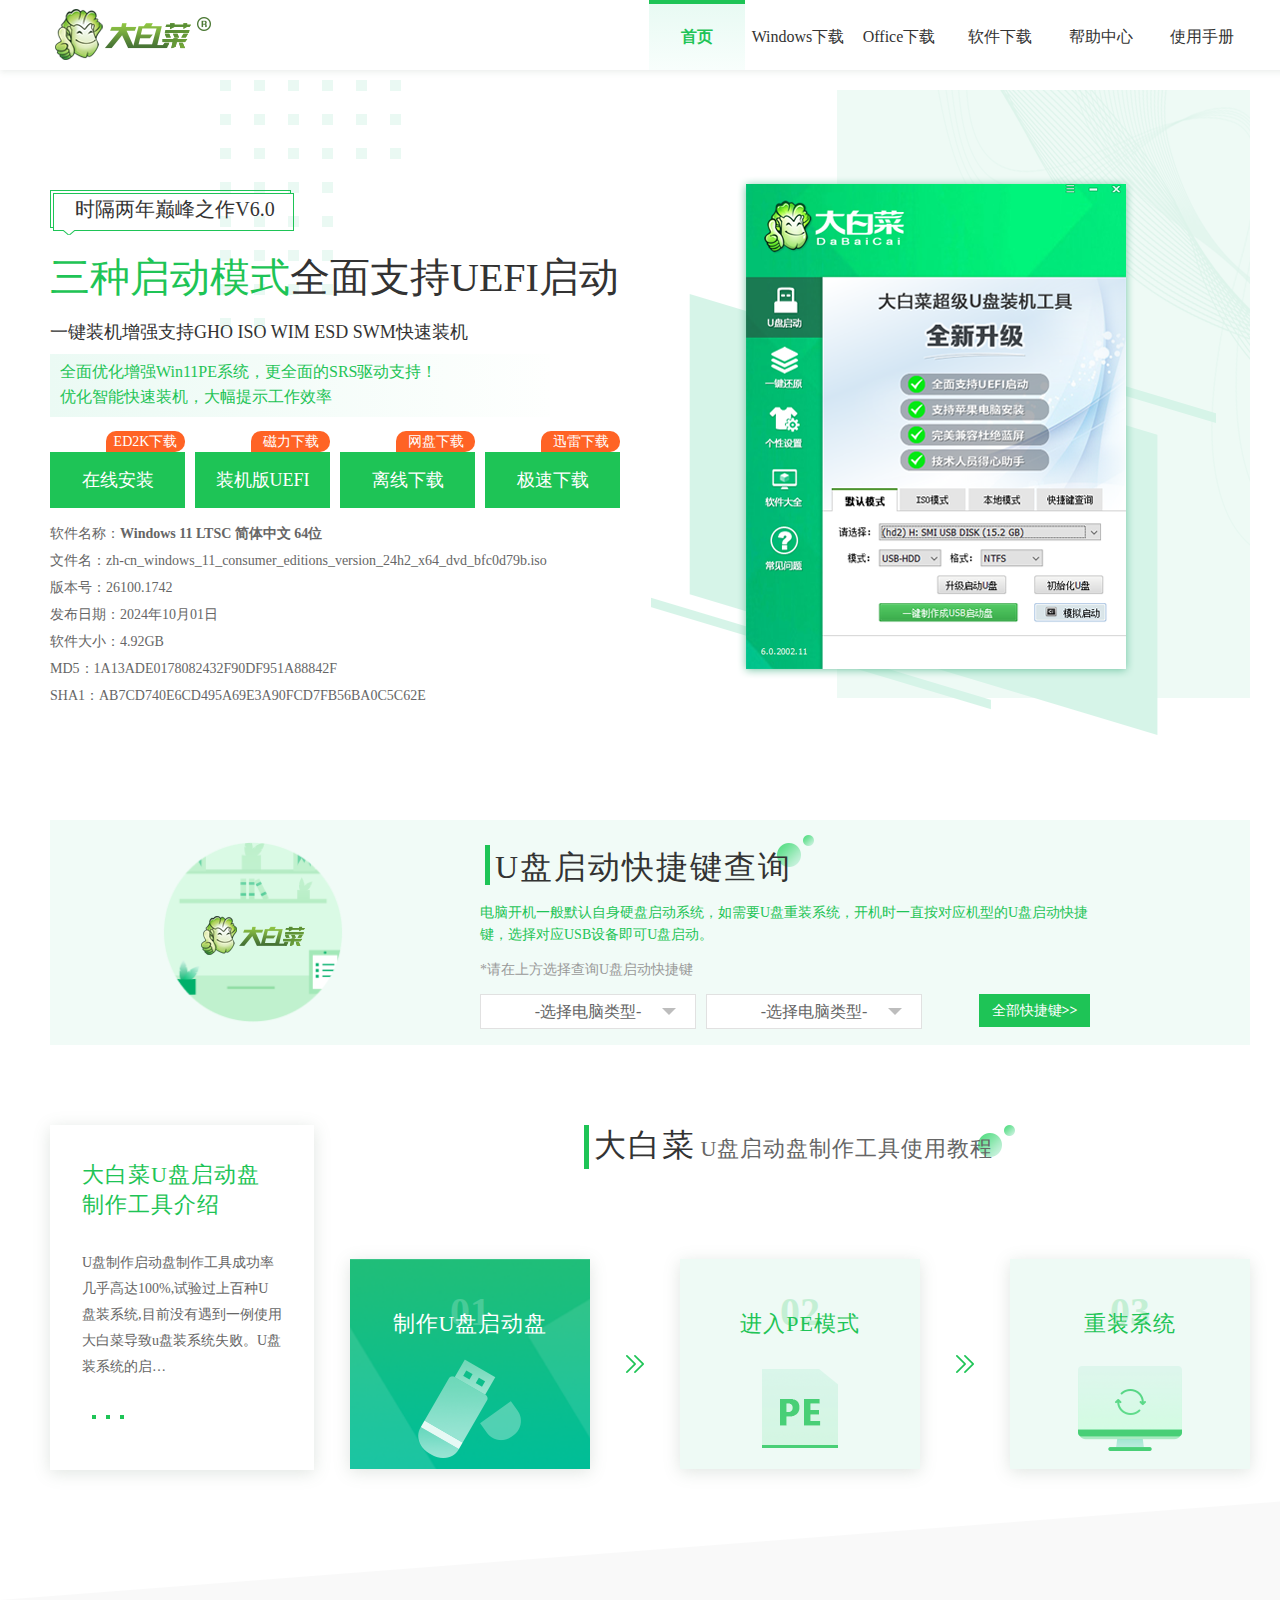
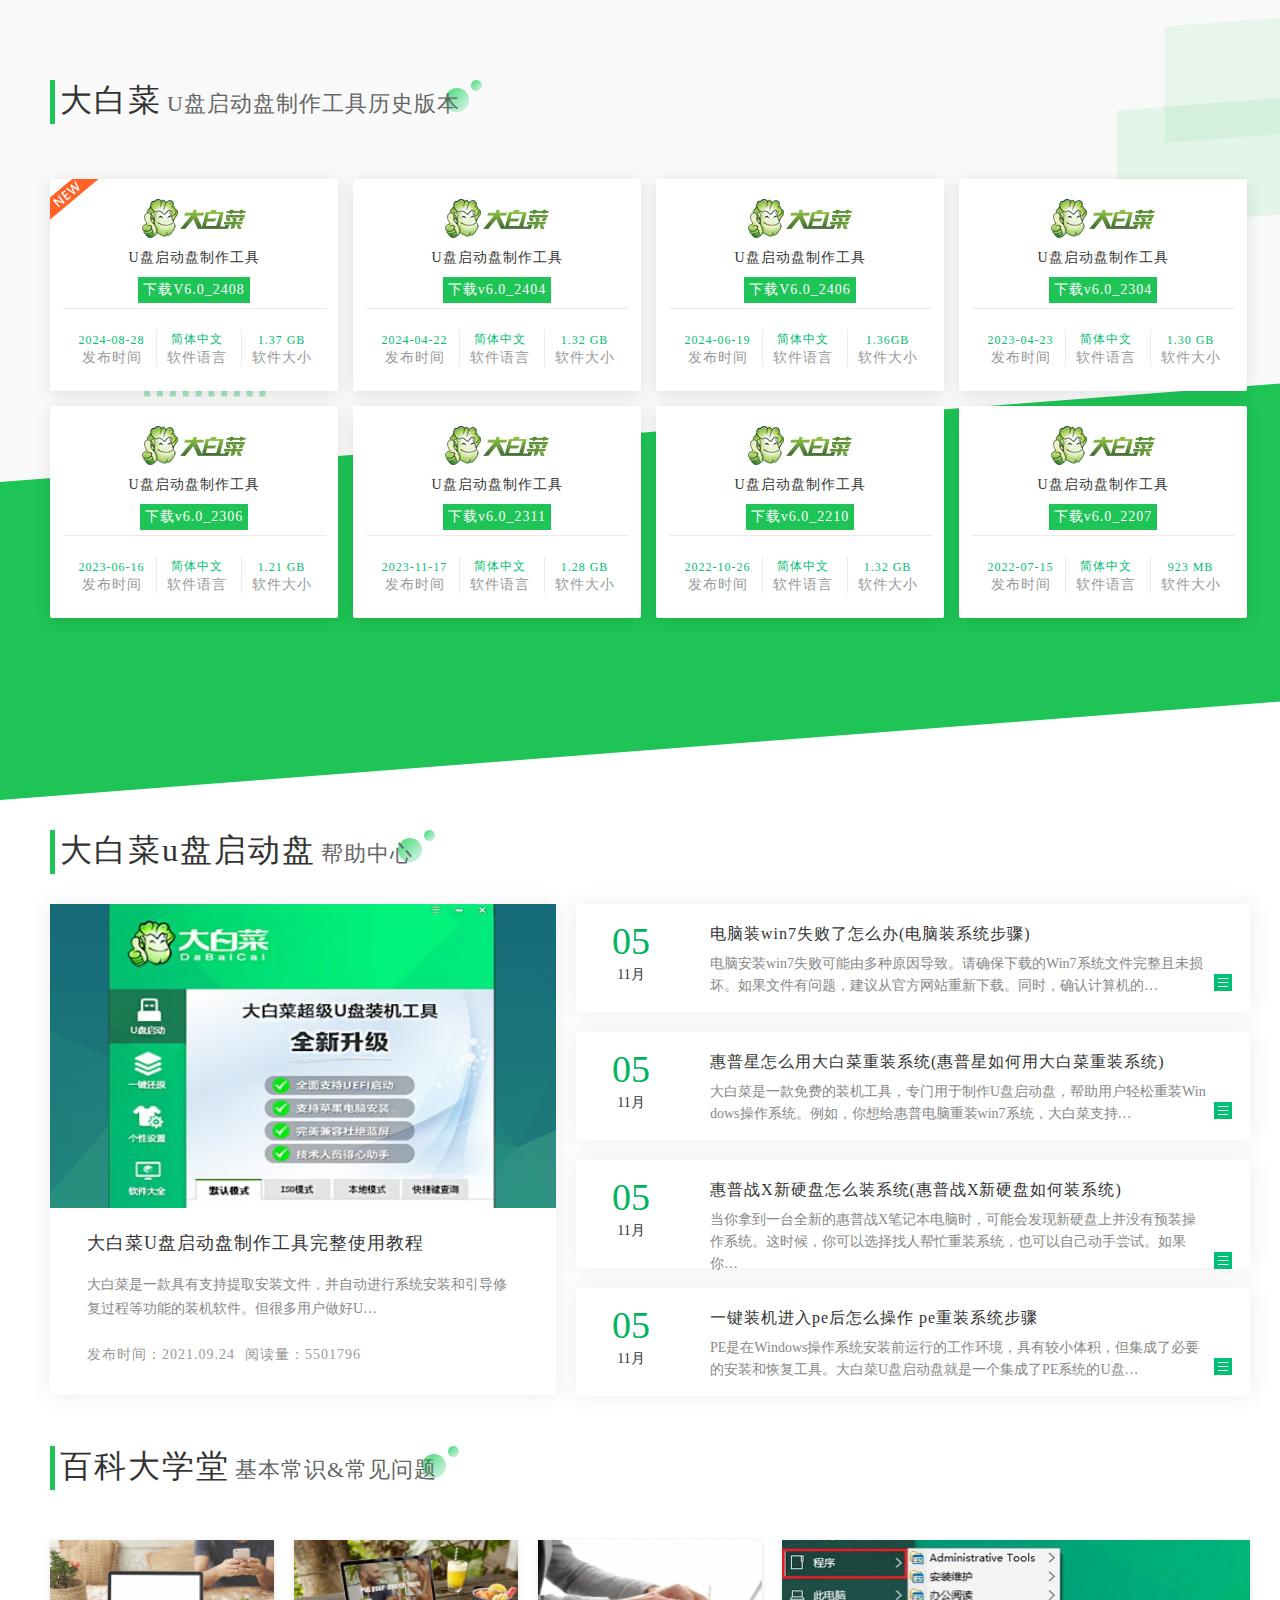
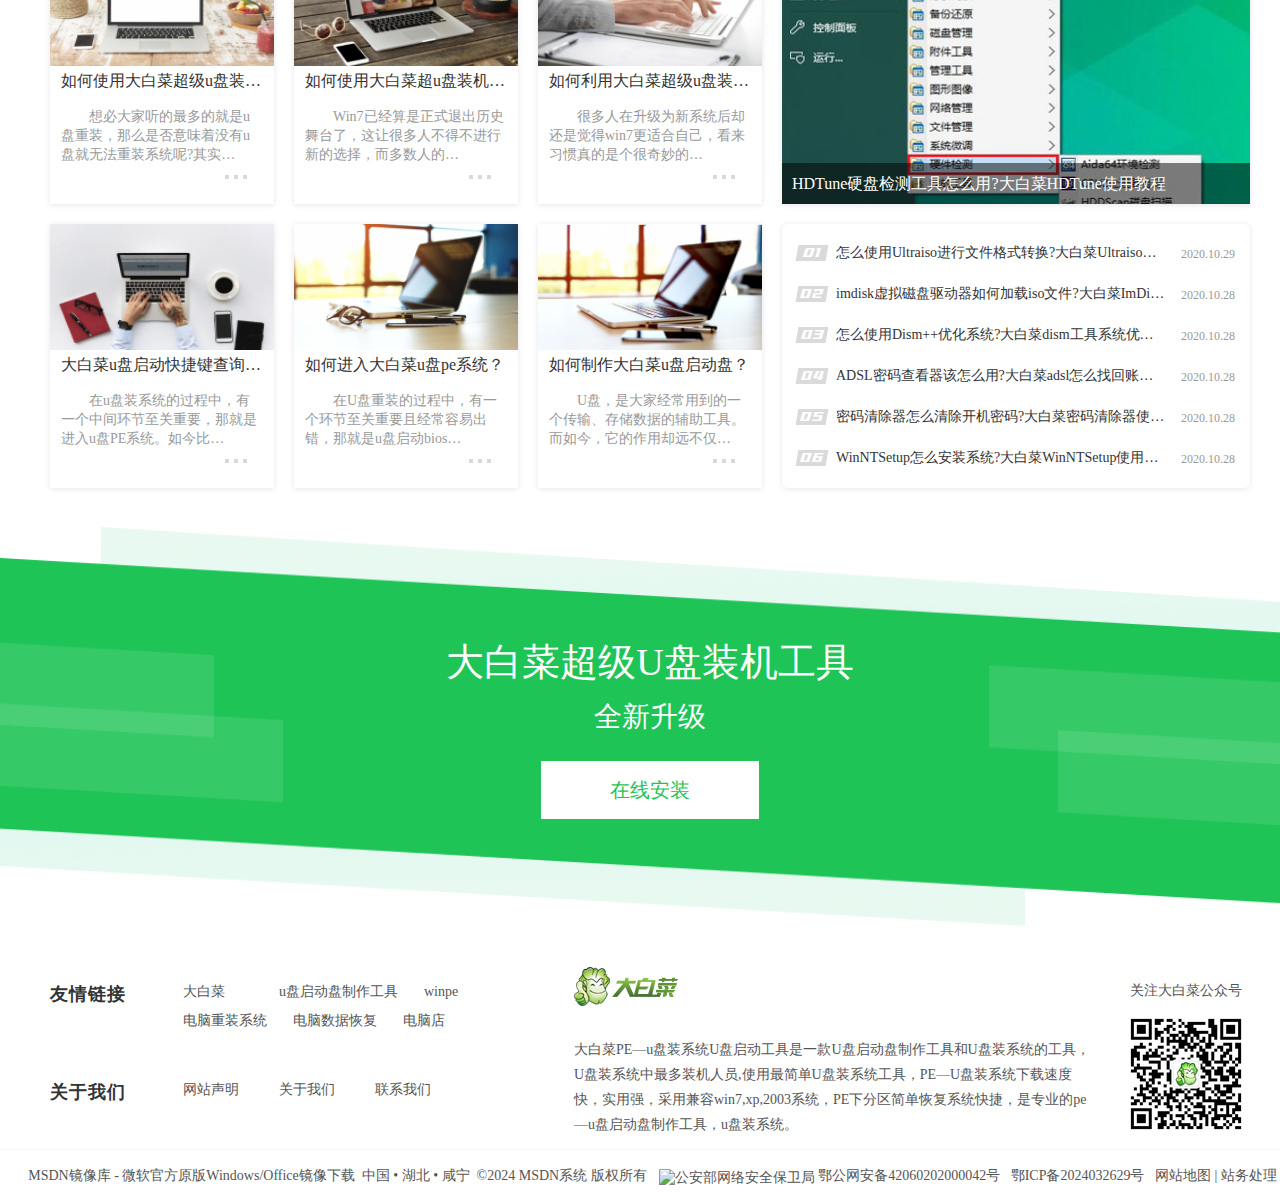
==== commit 9a481c36: "deploy: 6fa08c3189c749a647089c49cb76cb7d0c2b4059" ====
--- a/index.html
+++ b/index.html
@@ -25,10 +25,11 @@
 			</nav>
 			<nav class="flo nav">
 				<a href="/" class="action">首页</a>
-				<a href="/u.html" class="">软件下载</a>
-				<a href="/help.html" class="">帮助中心</a>
-				<a href="/manual.html" class="">使用手册</a>
-
+				<a href="/windows.html" class="">Windows下载</a>
+				<a href="/office.html" class="">Office下载</a>
+				<a href="?#soft.html" class="">软件下载</a>
+				<a href="?#help.html" class="">帮助中心</a>
+				<a href="?#manual.html" class="">使用手册</a>
 			</nav>
 		</div>
 	</header>
